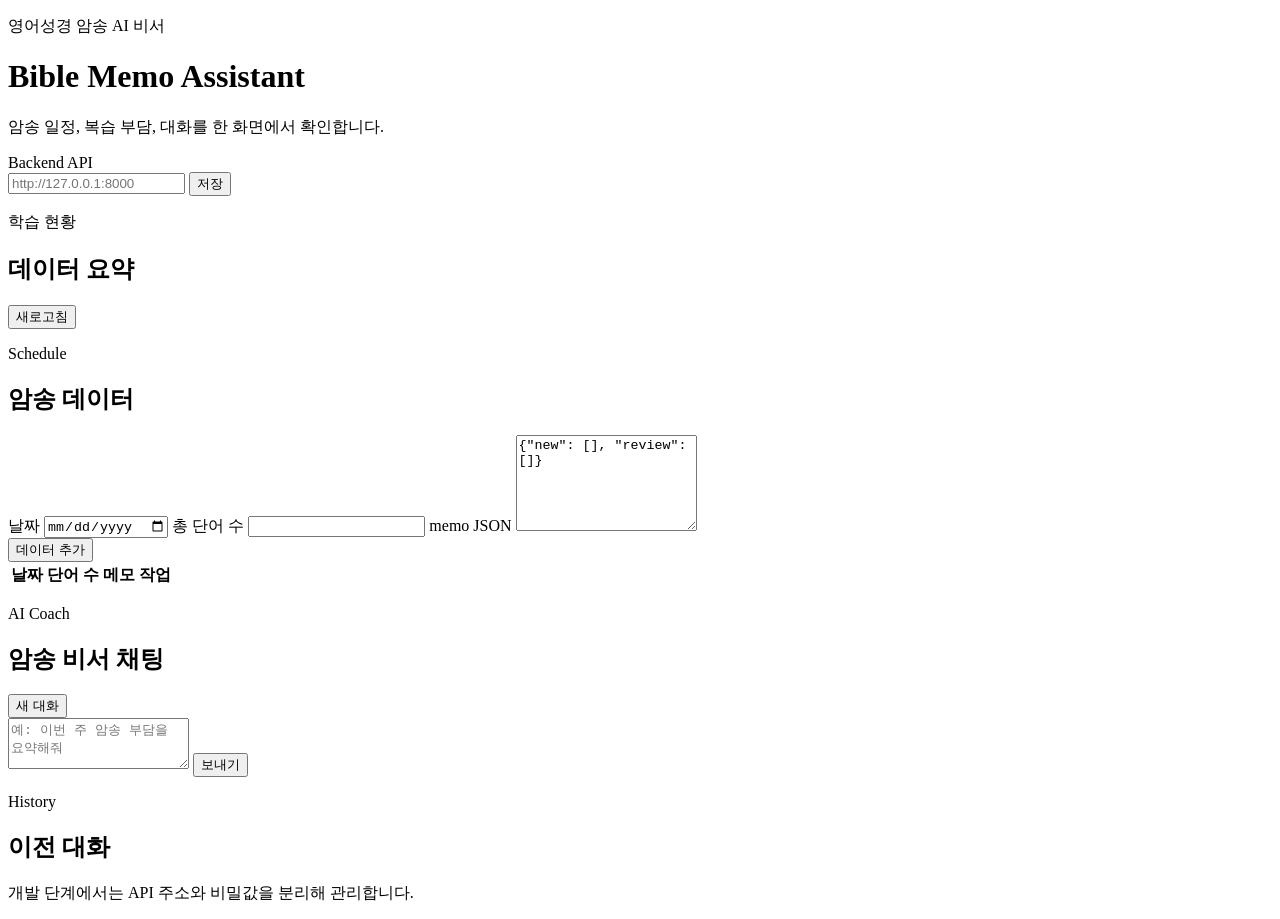
==== frontend/index.html @ e6ea1bc7 "feat: add vanilla frontend layout" ====
<!doctype html>
<html lang="ko">
<head>
  <meta charset="utf-8">
  <meta name="viewport" content="width=device-width, initial-scale=1">
  <title>Bible Memo Assistant</title>
  <link rel="stylesheet" href="style.css">
</head>
<body>
  <header class="site-header">
    <div>
      <p class="eyebrow">영어성경 암송 AI 비서</p>
      <h1>Bible Memo Assistant</h1>
      <p class="subtext">암송 일정, 복습 부담, 대화를 한 화면에서 확인합니다.</p>
    </div>
    <div class="api-settings">
      <label for="apiBaseUrl">Backend API</label>
      <div class="inline-row">
        <input id="apiBaseUrl" type="url" placeholder="http://127.0.0.1:8000">
        <button id="saveApiBaseUrl" type="button">저장</button>
      </div>
    </div>
  </header>

  <main>
    <section class="panel" aria-labelledby="summaryTitle">
      <div class="section-heading">
        <div>
          <p class="eyebrow">학습 현황</p>
          <h2 id="summaryTitle">데이터 요약</h2>
        </div>
        <button id="refreshAll" type="button" class="secondary">새로고침</button>
      </div>
      <div id="summaryCards" class="summary-grid" aria-live="polite"></div>
    </section>

    <section class="two-column">
      <div class="panel">
        <div class="section-heading">
          <div>
            <p class="eyebrow">Schedule</p>
            <h2>암송 데이터</h2>
          </div>
        </div>

        <form id="dataForm" class="stack-form">
          <input id="editingDataId" type="hidden">
          <label>
            날짜
            <input id="dataDate" type="date" required>
          </label>
          <label>
            총 단어 수
            <input id="dataValue" type="number" min="0" required>
          </label>
          <label>
            memo JSON
            <textarea id="dataMemo" rows="6" placeholder='{"new": [], "review": []}'>{"new": [], "review": []}</textarea>
          </label>
          <div class="inline-row">
            <button id="saveDataButton" type="submit">데이터 추가</button>
            <button id="cancelEditButton" type="button" class="secondary" hidden>수정 취소</button>
          </div>
        </form>

        <div id="dataStatus" class="status" aria-live="polite"></div>
        <div class="table-wrap">
          <table>
            <thead>
              <tr>
                <th>날짜</th>
                <th>단어 수</th>
                <th>메모</th>
                <th>작업</th>
              </tr>
            </thead>
            <tbody id="dataTableBody"></tbody>
          </table>
        </div>
      </div>

      <div class="panel chat-panel">
        <div class="section-heading">
          <div>
            <p class="eyebrow">AI Coach</p>
            <h2>암송 비서 채팅</h2>
          </div>
          <button id="newConversation" type="button" class="secondary">새 대화</button>
        </div>

        <div id="chatMessages" class="chat-messages" aria-live="polite"></div>
        <div id="chatStatus" class="status" aria-live="polite"></div>

        <form id="chatForm" class="chat-form">
          <textarea id="chatInput" rows="3" required placeholder="예: 이번 주 암송 부담을 요약해줘"></textarea>
          <button id="sendChatButton" type="submit">보내기</button>
        </form>
      </div>
    </section>

    <section class="panel" aria-labelledby="conversationTitle">
      <div class="section-heading">
        <div>
          <p class="eyebrow">History</p>
          <h2 id="conversationTitle">이전 대화</h2>
        </div>
      </div>
      <div id="conversationList" class="conversation-list"></div>
    </section>
  </main>

  <footer>
    <p>개발 단계에서는 API 주소와 비밀값을 분리해 관리합니다.</p>
  </footer>

  <script src="app.js" defer></script>
</body>
</html>
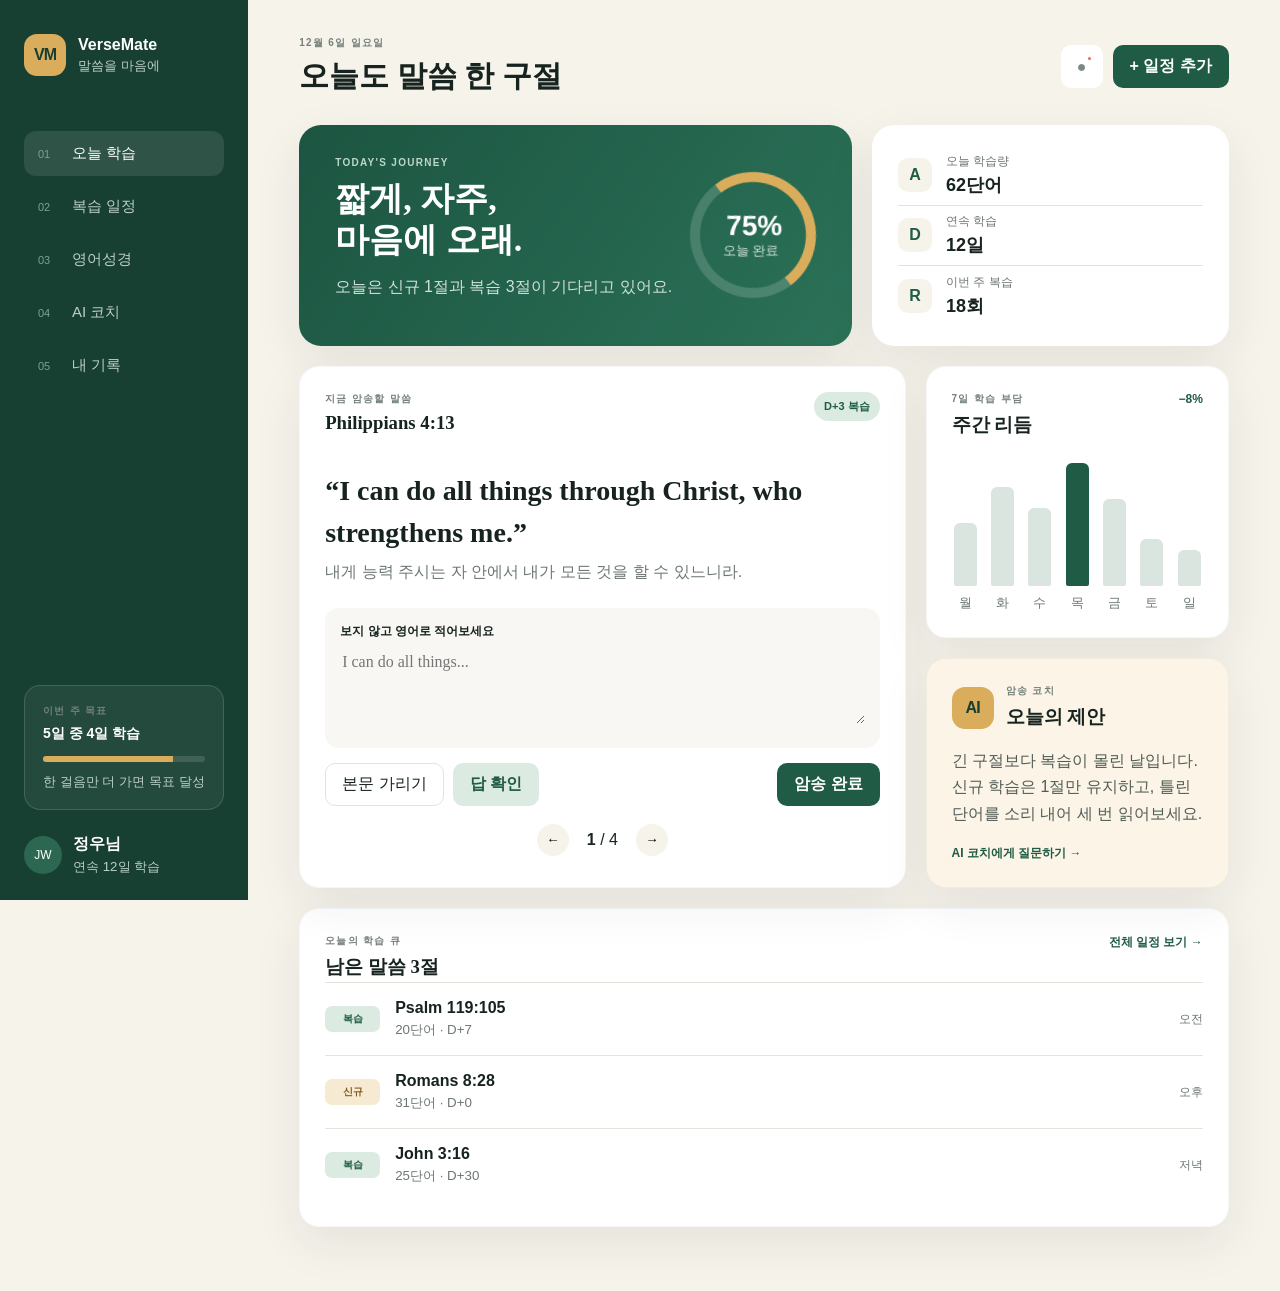
==== commit d71f6cf3: "feat: add static frontend mockup (VerseMate UI)" ====
--- a/frontend/index.html
+++ b/frontend/index.html
@@ -1,118 +1,212 @@
 <!doctype html>
 <html lang="ko">
 <head>
-  <meta charset="utf-8">
-  <meta name="viewport" content="width=device-width, initial-scale=1">
-  <title>Bible Memo Assistant</title>
-  <link rel="stylesheet" href="style.css">
+    <meta charset="UTF-8">
+    <meta name="viewport" content="width=device-width, initial-scale=1.0">
+    <meta name="description" content="영어성경 암송 일정과 복습을 돕는 AI 학습 비서 목업">
+    <title>VerseMate · 영어성경 암송 AI 비서</title>
+    <link rel="stylesheet" href="styles.css">
+    <link rel="stylesheet" href="library.css">
 </head>
 <body>
-  <header class="site-header">
-    <div>
-      <p class="eyebrow">영어성경 암송 AI 비서</p>
-      <h1>Bible Memo Assistant</h1>
-      <p class="subtext">암송 일정, 복습 부담, 대화를 한 화면에서 확인합니다.</p>
+    <div class="app-shell">
+        <aside class="sidebar">
+            <a class="brand" href="#" aria-label="VerseMate 홈">
+                <span class="brand-mark">VM</span>
+                <span><strong>VerseMate</strong><small>말씀을 마음에</small></span>
+            </a>
+            <nav class="nav-list" aria-label="주요 메뉴">
+                <button class="nav-item active" data-view="home"><span>01</span>오늘 학습</button>
+                <button class="nav-item" data-view="schedule"><span>02</span>복습 일정</button>
+                <button class="nav-item" data-view="library"><span>03</span>영어성경</button>
+                <button class="nav-item" data-view="coach"><span>04</span>AI 코치</button>
+                <button class="nav-item" data-view="records"><span>05</span>내 기록</button>
+            </nav>
+            <div class="sidebar-card">
+                <p class="eyebrow">이번 주 목표</p>
+                <strong>5일 중 4일 학습</strong>
+                <div class="mini-progress"><span style="width:80%"></span></div>
+                <small>한 걸음만 더 가면 목표 달성</small>
+            </div>
+            <div class="profile">
+                <span class="avatar">JW</span>
+                <span><strong>정우님</strong><small>연속 12일 학습</small></span>
+            </div>
+        </aside>
+
+        <main class="main">
+            <header class="topbar">
+                <div>
+                    <p class="eyebrow" id="todayDate"></p>
+                    <h1 id="pageTitle">오늘도 말씀 한 구절</h1>
+                </div>
+                <div class="top-actions">
+                    <button class="icon-button" aria-label="알림">●<span class="notification-dot"></span></button>
+                    <button class="primary-button" id="openAddButton">+ 일정 추가</button>
+                </div>
+            </header>
+
+            <section id="home" class="view active-view">
+                <div class="hero-grid">
+                    <article class="welcome-card">
+                        <div>
+                            <p class="eyebrow light">TODAY'S JOURNEY</p>
+                            <h2>짧게, 자주,<br>마음에 오래.</h2>
+                            <p>오늘은 신규 1절과 복습 3절이 기다리고 있어요.</p>
+                        </div>
+                        <div class="hero-ring" aria-label="오늘 학습 75퍼센트 완료"><strong id="heroPercent">75%</strong><small>오늘 완료</small></div>
+                    </article>
+                    <article class="stats-card">
+                        <div><span class="stat-icon">A</span><p>오늘 학습량<strong>62단어</strong></p></div>
+                        <div><span class="stat-icon">D</span><p>연속 학습<strong>12일</strong></p></div>
+                        <div><span class="stat-icon">R</span><p>이번 주 복습<strong>18회</strong></p></div>
+                    </article>
+                </div>
+
+                <div class="content-grid">
+                    <article class="panel practice-panel">
+                        <div class="panel-heading">
+                            <div><p class="eyebrow">지금 암송할 말씀</p><h3 id="verseRef">Philippians 4:13</h3></div>
+                            <span class="pill" id="verseStage">D+3 복습</span>
+                        </div>
+                        <p class="verse" id="verseText">“I can do all things through Christ, who strengthens me.”</p>
+                        <p class="translation" id="verseTranslation">내게 능력 주시는 자 안에서 내가 모든 것을 할 수 있느니라.</p>
+                        <div class="recall-area">
+                            <label for="recallInput">보지 않고 영어로 적어보세요</label>
+                            <textarea id="recallInput" rows="3" placeholder="I can do all things..."></textarea>
+                            <p id="recallFeedback" class="feedback" aria-live="polite"></p>
+                        </div>
+                        <div class="practice-actions">
+                            <button class="ghost-button" id="toggleVerse">본문 가리기</button>
+                            <button class="secondary-button" id="checkRecall">답 확인</button>
+                            <button class="primary-button" id="completeVerse">암송 완료</button>
+                        </div>
+                        <div class="verse-pagination">
+                            <button id="prevVerse" aria-label="이전 구절">←</button>
+                            <span><b id="verseNumber">1</b> / 4</span>
+                            <button id="nextVerse" aria-label="다음 구절">→</button>
+                        </div>
+                    </article>
+
+                    <aside class="right-column">
+                        <article class="panel">
+                            <div class="panel-heading"><div><p class="eyebrow">7일 학습 부담</p><h3>주간 리듬</h3></div><span class="trend">−8%</span></div>
+                            <div class="bar-chart" aria-label="요일별 학습 단어 수">
+                                <div><span style="height:42%"></span><small>월</small></div>
+                                <div><span style="height:66%"></span><small>화</small></div>
+                                <div><span style="height:52%"></span><small>수</small></div>
+                                <div><span class="today-bar" style="height:82%"></span><small>목</small></div>
+                                <div><span style="height:58%"></span><small>금</small></div>
+                                <div><span style="height:31%"></span><small>토</small></div>
+                                <div><span style="height:24%"></span><small>일</small></div>
+                            </div>
+                        </article>
+                        <article class="panel coach-preview">
+                            <div class="coach-head"><span class="ai-mark">AI</span><div><p class="eyebrow">암송 코치</p><h3>오늘의 제안</h3></div></div>
+                            <p>긴 구절보다 복습이 몰린 날입니다. 신규 학습은 1절만 유지하고, 틀린 단어를 소리 내어 세 번 읽어보세요.</p>
+                            <button class="text-button" data-go="coach">AI 코치에게 질문하기 →</button>
+                        </article>
+                    </aside>
+                </div>
+
+                <article class="panel queue-panel">
+                    <div class="panel-heading"><div><p class="eyebrow">오늘의 학습 큐</p><h3>남은 말씀 3절</h3></div><button class="text-button" data-go="schedule">전체 일정 보기 →</button></div>
+                    <div class="queue-list" id="queueList">
+                        <div class="queue-item"><span class="queue-state review">복습</span><p><strong>Psalm 119:105</strong><small>20단어 · D+7</small></p><span>오전</span></div>
+                        <div class="queue-item"><span class="queue-state new">신규</span><p><strong>Romans 8:28</strong><small>31단어 · D+0</small></p><span>오후</span></div>
+                        <div class="queue-item"><span class="queue-state review">복습</span><p><strong>John 3:16</strong><small>25단어 · D+30</small></p><span>저녁</span></div>
+                    </div>
+                </article>
+            </section>
+
+            <section id="schedule" class="view">
+                <article class="panel page-panel">
+                    <div class="panel-heading"><div><p class="eyebrow">SPACED REPETITION</p><h2>복습 일정</h2><p>신규 학습 후 D+1, 3, 7, 14, 30일에 자동으로 복습합니다.</p></div><button class="primary-button" data-add>+ 구절 추가</button></div>
+                    <div class="calendar-strip">
+                        <button><small>월</small><b>14</b></button><button><small>화</small><b>15</b></button><button><small>수</small><b>16</b></button><button class="selected"><small>목</small><b>17</b></button><button><small>금</small><b>18</b></button><button><small>토</small><b>19</b></button><button><small>일</small><b>20</b></button>
+                    </div>
+                    <div class="schedule-list">
+                        <div><time>07:30</time><span class="timeline-dot"></span><p><strong>Philippians 4:13</strong><small>D+3 복습 · 12단어</small></p><span class="pill done">완료</span></div>
+                        <div><time>12:30</time><span class="timeline-dot"></span><p><strong>Psalm 119:105</strong><small>D+7 복습 · 20단어</small></p><span class="pill">예정</span></div>
+                        <div><time>18:00</time><span class="timeline-dot new-dot"></span><p><strong>Romans 8:28</strong><small>신규 학습 · 31단어</small></p><span class="pill new-pill">신규</span></div>
+                        <div><time>21:00</time><span class="timeline-dot"></span><p><strong>John 3:16</strong><small>D+30 복습 · 25단어</small></p><span class="pill">예정</span></div>
+                    </div>
+                </article>
+            </section>
+
+            <section id="library" class="view">
+                <article class="panel library-panel">
+                    <div class="library-heading">
+                        <div>
+                            <p class="eyebrow">ENGLISH BIBLE LIBRARY</p>
+                            <h2>영어성경 보관함</h2>
+                            <p>영어 구절을 찾아 즐겨찾기하고, 암송할 본문 데이터를 직접 추가할 수 있습니다.</p>
+                        </div>
+                        <div class="library-actions">
+                            <button class="ghost-button" id="downloadSample">업로드 예시 받기</button>
+                            <button class="primary-button" id="uploadBibleButton">영어성경 업로드</button>
+                            <input id="bibleFileInput" type="file" accept=".json,.txt,application/json,text/plain" hidden>
+                        </div>
+                    </div>
+                    <div class="library-toolbar">
+                        <label class="library-search">
+                            <span>검색</span>
+                            <input id="bibleSearch" type="search" placeholder="예: John 3:16 또는 love">
+                        </label>
+                        <div class="filter-tabs" role="group" aria-label="영어성경 필터">
+                            <button class="active" data-library-filter="all">전체 <b id="allCount">0</b></button>
+                            <button data-library-filter="favorites">즐겨찾기 <b id="favoriteCount">0</b></button>
+                            <button data-library-filter="uploaded">내가 올린 구절 <b id="uploadedCount">0</b></button>
+                        </div>
+                    </div>
+                    <div class="library-notice">
+                        <strong>현재 기본 번역: World English Bible (WEB)</strong>
+                        <span>공개 배포 가능한 영어성경을 사용합니다. 업로드 파일도 영어 본문만 허용됩니다.</span>
+                    </div>
+                    <div class="bible-list" id="bibleList"></div>
+                    <div class="empty-state" id="libraryEmpty" hidden>
+                        <strong>조건에 맞는 구절이 없습니다.</strong>
+                        <span>검색어를 바꾸거나 영어성경 파일을 추가해 보세요.</span>
+                    </div>
+                </article>
+            </section>
+
+            <section id="coach" class="view">
+                <div class="chat-layout">
+                    <article class="panel chat-panel">
+                        <div class="chat-header"><span class="ai-mark">AI</span><div><h3>VerseMate 코치</h3><small>내 암송 일정과 진도를 바탕으로 답합니다</small></div></div>
+                        <div class="messages" id="messages">
+                            <div class="message ai">안녕하세요. 오늘은 총 62단어가 예정되어 있어요. 어떤 도움을 드릴까요?</div>
+                            <div class="suggestions"><button>오늘 분량이 너무 많아</button><button>틀린 구절만 알려줘</button><button>이번 주 진도 요약해줘</button></div>
+                        </div>
+                        <form class="chat-form" id="chatForm"><input id="chatInput" placeholder="암송 일정이나 학습 방법을 물어보세요" autocomplete="off"><button class="primary-button" type="submit">전송</button></form>
+                    </article>
+                    <aside class="panel context-card"><p class="eyebrow">AI가 참고하는 정보</p><h3>내 학습 컨텍스트</h3><dl><div><dt>오늘 부담</dt><dd>62단어</dd></div><div><dt>완료율</dt><dd>75%</dd></div><div><dt>취약 구절</dt><dd>Psalm 119:105</dd></div><div><dt>연속 학습</dt><dd>12일</dd></div></dl><p class="privacy-note">대화에는 API 키나 민감한 인증정보를 넣지 마세요.</p></aside>
+                </div>
+            </section>
+
+            <section id="records" class="view">
+                <div class="record-grid">
+                    <article class="panel record-highlight"><p class="eyebrow">누적 성취</p><strong>27</strong><span>암송한 구절</span><small>이번 달 +8절</small></article>
+                    <article class="panel record-highlight"><p class="eyebrow">평균 정확도</p><strong>86%</strong><span>최근 30일</span><small>지난달보다 +4%</small></article>
+                    <article class="panel record-highlight"><p class="eyebrow">총 학습 시간</p><strong>9.4h</strong><span>누적 시간</span><small>하루 평균 18분</small></article>
+                </div>
+                <article class="panel page-panel"><div class="panel-heading"><div><p class="eyebrow">최근 기록</p><h2>학습 이력</h2></div><input class="search" placeholder="구절 검색"></div><div class="history-table"><div class="table-head"><span>날짜</span><span>구절</span><span>단계</span><span>정확도</span></div><div><span>09.17</span><strong>Philippians 4:13</strong><span>D+3</span><span>92%</span></div><div><span>09.16</span><strong>Psalm 119:105</strong><span>D+3</span><span>78%</span></div><div><span>09.15</span><strong>John 3:16</strong><span>D+14</span><span>89%</span></div></div></article>
+            </section>
+        </main>
     </div>
-    <div class="api-settings">
-      <label for="apiBaseUrl">Backend API</label>
-      <div class="inline-row">
-        <input id="apiBaseUrl" type="url" placeholder="http://127.0.0.1:8000">
-        <button id="saveApiBaseUrl" type="button">저장</button>
-      </div>
-    </div>
-  </header>
-
-  <main>
-    <section class="panel" aria-labelledby="summaryTitle">
-      <div class="section-heading">
-        <div>
-          <p class="eyebrow">학습 현황</p>
-          <h2 id="summaryTitle">데이터 요약</h2>
-        </div>
-        <button id="refreshAll" type="button" class="secondary">새로고침</button>
-      </div>
-      <div id="summaryCards" class="summary-grid" aria-live="polite"></div>
-    </section>
-
-    <section class="two-column">
-      <div class="panel">
-        <div class="section-heading">
-          <div>
-            <p class="eyebrow">Schedule</p>
-            <h2>암송 데이터</h2>
-          </div>
-        </div>
-
-        <form id="dataForm" class="stack-form">
-          <input id="editingDataId" type="hidden">
-          <label>
-            날짜
-            <input id="dataDate" type="date" required>
-          </label>
-          <label>
-            총 단어 수
-            <input id="dataValue" type="number" min="0" required>
-          </label>
-          <label>
-            memo JSON
-            <textarea id="dataMemo" rows="6" placeholder='{"new": [], "review": []}'>{"new": [], "review": []}</textarea>
-          </label>
-          <div class="inline-row">
-            <button id="saveDataButton" type="submit">데이터 추가</button>
-            <button id="cancelEditButton" type="button" class="secondary" hidden>수정 취소</button>
-          </div>
+
+    <dialog id="addDialog">
+        <form method="dialog" id="addForm">
+            <div class="dialog-head"><div><p class="eyebrow">NEW VERSE</p><h2>암송 구절 추가</h2></div><button value="cancel" class="close-button" aria-label="닫기">×</button></div>
+            <label>성경 구절<input name="reference" required placeholder="예: Isaiah 41:10"></label>
+            <label>영어 본문<textarea name="text" required rows="4" placeholder="World English Bible 본문을 입력하세요"></textarea></label>
+            <label>학습 시작일<input name="date" type="date" required></label>
+            <p class="dialog-note">저장하면 D+0, 1, 3, 7, 14, 30 일정이 자동 생성됩니다.</p>
+            <div class="dialog-actions"><button value="cancel" class="ghost-button">취소</button><button value="default" class="primary-button" id="saveVerse">일정 만들기</button></div>
         </form>
-
-        <div id="dataStatus" class="status" aria-live="polite"></div>
-        <div class="table-wrap">
-          <table>
-            <thead>
-              <tr>
-                <th>날짜</th>
-                <th>단어 수</th>
-                <th>메모</th>
-                <th>작업</th>
-              </tr>
-            </thead>
-            <tbody id="dataTableBody"></tbody>
-          </table>
-        </div>
-      </div>
-
-      <div class="panel chat-panel">
-        <div class="section-heading">
-          <div>
-            <p class="eyebrow">AI Coach</p>
-            <h2>암송 비서 채팅</h2>
-          </div>
-          <button id="newConversation" type="button" class="secondary">새 대화</button>
-        </div>
-
-        <div id="chatMessages" class="chat-messages" aria-live="polite"></div>
-        <div id="chatStatus" class="status" aria-live="polite"></div>
-
-        <form id="chatForm" class="chat-form">
-          <textarea id="chatInput" rows="3" required placeholder="예: 이번 주 암송 부담을 요약해줘"></textarea>
-          <button id="sendChatButton" type="submit">보내기</button>
-        </form>
-      </div>
-    </section>
-
-    <section class="panel" aria-labelledby="conversationTitle">
-      <div class="section-heading">
-        <div>
-          <p class="eyebrow">History</p>
-          <h2 id="conversationTitle">이전 대화</h2>
-        </div>
-      </div>
-      <div id="conversationList" class="conversation-list"></div>
-    </section>
-  </main>
-
-  <footer>
-    <p>개발 단계에서는 API 주소와 비밀값을 분리해 관리합니다.</p>
-  </footer>
-
-  <script src="app.js" defer></script>
+    </dialog>
+    <div class="toast" id="toast" role="status" aria-live="polite"></div>
+    <script src="app.js"></script>
 </body>
 </html>
--- a/frontend/styles.css
+++ b/frontend/styles.css
@@ -0,0 +1 @@
+:root{--ink:#17231f;--muted:#6d7772;--paper:#f6f3eb;--card:#fff;--green:#1f5b45;--green2:#2f765b;--mint:#dcebe2;--gold:#d9ad5b;--line:#e5e3dc;--shadow:0 16px 48px rgba(22,42,34,.08)}*{box-sizing:border-box}body{margin:0;background:var(--paper);color:var(--ink);font-family:Inter,"Pretendard","Segoe UI",sans-serif}.app-shell{min-height:100vh;display:grid;grid-template-columns:248px 1fr}.sidebar{position:sticky;top:0;height:100vh;padding:34px 24px 24px;background:#173f32;color:white;display:flex;flex-direction:column}.brand{display:flex;gap:12px;align-items:center;color:white;text-decoration:none}.brand-mark,.ai-mark{width:42px;height:42px;border-radius:13px;display:grid;place-items:center;background:var(--gold);color:#183d31;font-weight:900;letter-spacing:-1px}.brand strong,.profile strong{display:block}.brand small,.profile small{display:block;color:#bcd0c7;margin-top:3px}.nav-list{display:grid;gap:8px;margin-top:55px}.nav-item{border:0;background:transparent;color:#bdd0c7;text-align:left;padding:13px 14px;border-radius:12px;font-size:15px;cursor:pointer}.nav-item span{display:inline-block;width:34px;font-size:11px;color:#7fa291}.nav-item.active,.nav-item:hover{background:rgba(255,255,255,.1);color:white}.sidebar-card{margin-top:auto;padding:18px;border:1px solid rgba(255,255,255,.14);border-radius:16px;background:rgba(255,255,255,.06)}.sidebar-card strong{font-size:14px}.sidebar-card small{color:#bcd0c7}.mini-progress{height:6px;background:rgba(255,255,255,.13);margin:13px 0 10px;border-radius:8px;overflow:hidden}.mini-progress span{display:block;height:100%;background:var(--gold)}.profile{display:flex;align-items:center;gap:11px;margin-top:24px}.avatar{width:38px;height:38px;border-radius:50%;display:grid;place-items:center;background:#2c6751;font-size:12px}.main{padding:36px 4vw 64px;max-width:1600px;width:100%;margin:auto}.topbar{display:flex;justify-content:space-between;align-items:center;margin-bottom:28px}.topbar h1{font-family:Georgia,"Noto Serif KR",serif;font-size:30px;margin:4px 0 0}.eyebrow{margin:0 0 6px;text-transform:uppercase;letter-spacing:.13em;font-size:10px;font-weight:800;color:#748079}.eyebrow.light{color:#bdd6ca}.top-actions{display:flex;gap:10px}.primary-button,.secondary-button,.ghost-button,.icon-button,.text-button{border:0;cursor:pointer;font:inherit}.primary-button{background:var(--green);color:white;border-radius:10px;padding:11px 17px;font-weight:700}.primary-button:hover{background:var(--green2)}.secondary-button{background:var(--mint);color:var(--green);border-radius:10px;padding:11px 17px;font-weight:700}.ghost-button{background:white;border:1px solid var(--line);border-radius:10px;padding:10px 16px;color:var(--ink)}.icon-button{position:relative;width:42px;border-radius:10px;background:white;color:#7c8982}.notification-dot{position:absolute;width:7px;height:7px;background:#dd6d54;border:2px solid white;border-radius:50%;top:10px;right:10px}.view{display:none}.active-view{display:block}.hero-grid{display:grid;grid-template-columns:1.55fr 1fr;gap:20px}.welcome-card{min-height:210px;padding:32px 36px;border-radius:22px;background:linear-gradient(125deg,#1c5541,#2b7158);color:white;display:flex;justify-content:space-between;align-items:center;box-shadow:var(--shadow)}.welcome-card h2{font:700 34px/1.22 Georgia,"Noto Serif KR",serif;margin:10px 0}.welcome-card p:last-child{color:#d2e2da}.hero-ring{width:126px;height:126px;border:10px solid rgba(255,255,255,.16);border-top-color:var(--gold);border-right-color:var(--gold);border-radius:50%;display:flex;flex-direction:column;align-items:center;justify-content:center;transform:rotate(8deg)}.hero-ring>*{transform:rotate(-8deg)}.hero-ring strong{font-size:28px}.hero-ring small{color:#cfe0d8}.stats-card{background:white;border-radius:22px;padding:20px 26px;box-shadow:var(--shadow);display:grid}.stats-card div{display:flex;align-items:center;gap:14px;border-bottom:1px solid var(--line)}.stats-card div:last-child{border:0}.stats-card p{margin:0;color:var(--muted);font-size:12px}.stats-card strong{display:block;color:var(--ink);font-size:18px;margin-top:3px}.stat-icon{width:34px;height:34px;display:grid;place-items:center;border-radius:10px;background:var(--paper);color:var(--green);font-weight:900}.content-grid{display:grid;grid-template-columns:minmax(0,1.6fr) minmax(290px,.8fr);gap:20px;margin-top:20px}.panel{background:var(--card);border:1px solid rgba(25,50,40,.04);border-radius:20px;padding:25px;box-shadow:var(--shadow)}.panel-heading{display:flex;justify-content:space-between;align-items:flex-start;gap:18px}.panel h3,.panel h2{margin:2px 0;font-family:Georgia,"Noto Serif KR",serif}.pill{padding:7px 10px;background:var(--mint);color:var(--green);font-size:11px;font-weight:800;border-radius:20px;white-space:nowrap}.pill.done{background:#dcebe2}.new-pill{background:#f6ead2;color:#805b1e}.verse{font:600 28px/1.5 Georgia,serif;margin:34px 0 8px;transition:.2s}.translation{color:var(--muted);margin:0 0 25px}.verse.hidden,.translation.hidden{filter:blur(7px);user-select:none}.recall-area{background:#f8f7f3;padding:15px;border-radius:14px}.recall-area label{display:block;font-size:12px;font-weight:700;margin-bottom:8px}.recall-area textarea{width:100%;border:0;background:transparent;resize:vertical;font:16px/1.5 Georgia,serif;outline:none}.feedback{font-size:12px;margin:5px 0 0;color:var(--green);font-weight:700}.practice-actions{display:flex;gap:9px;margin-top:15px}.practice-actions .primary-button{margin-left:auto}.verse-pagination{display:flex;justify-content:center;align-items:center;gap:18px;margin-top:18px}.verse-pagination button{border:0;background:var(--paper);width:32px;height:32px;border-radius:50%;cursor:pointer}.right-column{display:grid;gap:20px}.trend{color:var(--green);font-weight:800;font-size:12px}.bar-chart{height:150px;display:flex;align-items:flex-end;gap:10px;margin-top:22px}.bar-chart div{flex:1;height:100%;display:flex;flex-direction:column;justify-content:flex-end;align-items:center;gap:8px}.bar-chart span{width:100%;max-width:23px;border-radius:6px 6px 2px 2px;background:#d9e5de}.bar-chart .today-bar{background:var(--green)}.bar-chart small{color:var(--muted)}.coach-preview{background:#fbf4e7}.coach-head,.chat-header{display:flex;gap:12px;align-items:center}.coach-preview>p{line-height:1.65;color:#505c56}.text-button{background:transparent;color:var(--green);padding:0;font-weight:800;font-size:12px}.queue-panel{margin-top:20px}.queue-item{display:grid;grid-template-columns:55px 1fr auto;align-items:center;gap:15px;padding:16px 0;border-top:1px solid var(--line)}.queue-item p{margin:0}.queue-item small{display:block;color:var(--muted);margin-top:4px}.queue-item>span:last-child{color:var(--muted);font-size:12px}.queue-state{padding:6px;border-radius:7px;text-align:center;font-size:10px;font-weight:800}.queue-state.review{background:var(--mint);color:var(--green)}.queue-state.new{background:#f6ead2;color:#805b1e}.page-panel{min-height:600px}.page-panel>.panel-heading p:last-child{color:var(--muted);font-size:13px}.calendar-strip{display:grid;grid-template-columns:repeat(7,1fr);gap:10px;margin:35px 0}.calendar-strip button{border:1px solid var(--line);background:white;border-radius:14px;padding:12px;display:grid;gap:8px;color:var(--muted);cursor:pointer}.calendar-strip button.selected{background:var(--green);color:white}.calendar-strip b{font-size:19px}.schedule-list>div{display:grid;grid-template-columns:60px 14px 1fr auto;align-items:center;gap:16px;padding:18px 8px;border-top:1px solid var(--line)}.schedule-list time{color:var(--muted);font-size:12px}.schedule-list p{margin:0}.schedule-list small{display:block;color:var(--muted);margin-top:5px}.timeline-dot{width:10px;height:10px;background:var(--green);border-radius:50%}.new-dot{background:var(--gold)}.chat-layout{display:grid;grid-template-columns:1fr 300px;gap:20px}.chat-panel{min-height:690px;display:flex;flex-direction:column}.chat-header{padding-bottom:20px;border-bottom:1px solid var(--line)}.chat-header small{color:var(--muted)}.messages{flex:1;padding:25px 0;overflow:auto}.message{max-width:72%;padding:14px 16px;border-radius:16px;line-height:1.55;margin-bottom:12px}.message.ai{background:var(--paper);border-bottom-left-radius:3px}.message.user{background:var(--green);color:white;margin-left:auto;border-bottom-right-radius:3px}.suggestions{display:flex;flex-wrap:wrap;gap:7px}.suggestions button{background:white;border:1px solid var(--line);border-radius:20px;padding:8px 12px;color:var(--green);cursor:pointer}.chat-form{display:flex;gap:9px}.chat-form input,.search{flex:1;border:1px solid var(--line);border-radius:11px;padding:13px;font:inherit}.context-card dl div{display:flex;justify-content:space-between;border-bottom:1px solid var(--line);padding:15px 0}.context-card dt{color:var(--muted)}.context-card dd{margin:0;font-weight:800}.privacy-note,.dialog-note{background:var(--paper);color:var(--muted);padding:13px;border-radius:10px;font-size:11px;line-height:1.5}.record-grid{display:grid;grid-template-columns:repeat(3,1fr);gap:20px;margin-bottom:20px}.record-highlight strong{display:block;font:700 40px Georgia,serif;color:var(--green)}.record-highlight span{display:block}.record-highlight small{display:block;color:var(--muted);margin-top:15px}.history-table{margin-top:25px}.history-table>div{display:grid;grid-template-columns:90px 1fr 100px 80px;padding:16px;border-top:1px solid var(--line)}.table-head{color:var(--muted);font-size:11px;text-transform:uppercase}.search{max-width:220px}dialog{border:0;border-radius:20px;padding:0;width:min(500px,calc(100% - 30px));box-shadow:0 25px 80px rgba(0,0,0,.25)}dialog::backdrop{background:rgba(16,30,25,.55)}dialog form{padding:28px}.dialog-head{display:flex;justify-content:space-between}.close-button{border:0;background:var(--paper);width:34px;height:34px;border-radius:50%;font-size:22px;cursor:pointer}dialog label{display:grid;gap:7px;margin-top:18px;font-size:12px;font-weight:700}dialog input,dialog textarea{border:1px solid var(--line);border-radius:10px;padding:12px;font:inherit}.dialog-actions{display:flex;justify-content:flex-end;gap:8px;margin-top:20px}.toast{position:fixed;right:28px;bottom:28px;background:#17231f;color:white;padding:13px 18px;border-radius:10px;opacity:0;transform:translateY(12px);pointer-events:none;transition:.25s}.toast.show{opacity:1;transform:none}@media(max-width:980px){.app-shell{grid-template-columns:82px 1fr}.sidebar{padding:25px 14px}.brand>span:last-child,.nav-item:not(.active),.nav-item span,.sidebar-card,.profile>span:last-child{display:none}.brand-mark,.avatar{margin:auto}.nav-list{margin-top:40px}.nav-item.active{text-align:center}.content-grid,.chat-layout{grid-template-columns:1fr}.context-card{display:none}}@media(max-width:680px){.app-shell{display:block}.sidebar{position:fixed;z-index:20;bottom:0;top:auto;width:100%;height:70px;padding:8px 12px;display:block}.brand,.sidebar-card,.profile{display:none}.nav-list{margin:0;display:grid;grid-template-columns:repeat(4,1fr)}.nav-item,.nav-item:not(.active){display:block;text-align:center;padding:9px 3px;font-size:11px}.nav-item span{display:block;width:auto}.main{padding:22px 16px 95px}.topbar{align-items:flex-start}.topbar h1{font-size:24px}.icon-button{display:none}.primary-button{padding:10px 12px}.hero-grid,.record-grid{grid-template-columns:1fr}.welcome-card{padding:26px;min-height:190px}.welcome-card h2{font-size:28px}.hero-ring{width:95px;height:95px;border-width:8px}.stats-card{grid-template-columns:repeat(3,1fr);padding:14px}.stats-card div{display:block;text-align:center;border:0}.stat-icon{margin:auto}.stats-card p{margin-top:6px}.stats-card strong{font-size:14px}.content-grid{grid-template-columns:1fr}.panel{padding:20px}.verse{font-size:22px}.practice-actions{flex-wrap:wrap}.practice-actions .primary-button{margin-left:0}.calendar-strip{gap:4px}.calendar-strip button{padding:9px 3px}.schedule-list>div{grid-template-columns:48px 10px 1fr}.schedule-list .pill{display:none}.history-table>div{grid-template-columns:60px 1fr 60px}.history-table>div span:last-child{display:none}}
--- a/frontend/library.css
+++ b/frontend/library.css
@@ -0,0 +1,32 @@
+.library-panel { min-height: 680px; }
+.library-heading { display: flex; justify-content: space-between; align-items: flex-start; gap: 24px; }
+.library-heading h2 { margin: 2px 0 8px; }
+.library-heading p:last-child { margin: 0; color: var(--muted); }
+.library-actions { display: flex; gap: 8px; flex-shrink: 0; }
+.library-toolbar { display: flex; justify-content: space-between; align-items: flex-end; gap: 20px; margin: 30px 0 18px; }
+.library-search { display: grid; gap: 7px; width: min(420px, 100%); color: var(--muted); font-size: 11px; font-weight: 800; }
+.library-search input { width: 100%; border: 1px solid var(--line); border-radius: 12px; padding: 13px 15px; background: #fbfaf7; color: var(--ink); font: inherit; font-size: 14px; outline: none; }
+.library-search input:focus { border-color: var(--green2); box-shadow: 0 0 0 3px rgba(47, 118, 91, .12); }
+.filter-tabs { display: flex; gap: 6px; padding: 4px; border-radius: 12px; background: var(--paper); }
+.filter-tabs button { border: 0; border-radius: 9px; padding: 9px 12px; background: transparent; color: var(--muted); font: inherit; font-size: 12px; cursor: pointer; }
+.filter-tabs button.active { background: white; color: var(--green); box-shadow: 0 3px 12px rgba(22, 42, 34, .08); font-weight: 800; }
+.filter-tabs b { margin-left: 3px; }
+.library-notice { display: flex; justify-content: space-between; gap: 16px; margin-bottom: 10px; padding: 13px 15px; border-radius: 12px; background: #fbf4e7; color: #72562a; font-size: 12px; }
+.bible-list { display: grid; gap: 10px; }
+.bible-item { display: grid; grid-template-columns: 1fr auto; gap: 18px; padding: 21px 6px; border-bottom: 1px solid var(--line); }
+.bible-item h3 { margin: 0 0 9px; color: var(--green); font: 700 16px Georgia, serif; }
+.bible-item p { max-width: 850px; margin: 0; color: #3d4944; font: 17px/1.65 Georgia, serif; }
+.verse-meta { display: flex; gap: 8px; margin-top: 10px; color: var(--muted); font-size: 10px; }
+.source-badge { padding: 3px 7px; border-radius: 12px; background: var(--mint); color: var(--green); font-weight: 800; }
+.favorite-button { width: 42px; height: 42px; border: 1px solid var(--line); border-radius: 50%; background: white; color: #9aa29e; font-size: 22px; cursor: pointer; }
+.favorite-button.active { border-color: #ead3a7; background: #fbf4e7; color: #bd8126; }
+.empty-state { padding: 80px 20px; text-align: center; color: var(--muted); }
+.empty-state strong, .empty-state span { display: block; }
+.empty-state strong { margin-bottom: 8px; color: var(--ink); }
+@media (max-width: 760px) {
+    .library-heading, .library-toolbar, .library-notice { align-items: stretch; flex-direction: column; }
+    .library-actions { flex-wrap: wrap; }
+    .filter-tabs { overflow-x: auto; }
+    .filter-tabs button { white-space: nowrap; }
+    .nav-list { grid-template-columns: repeat(5, 1fr) !important; }
+}
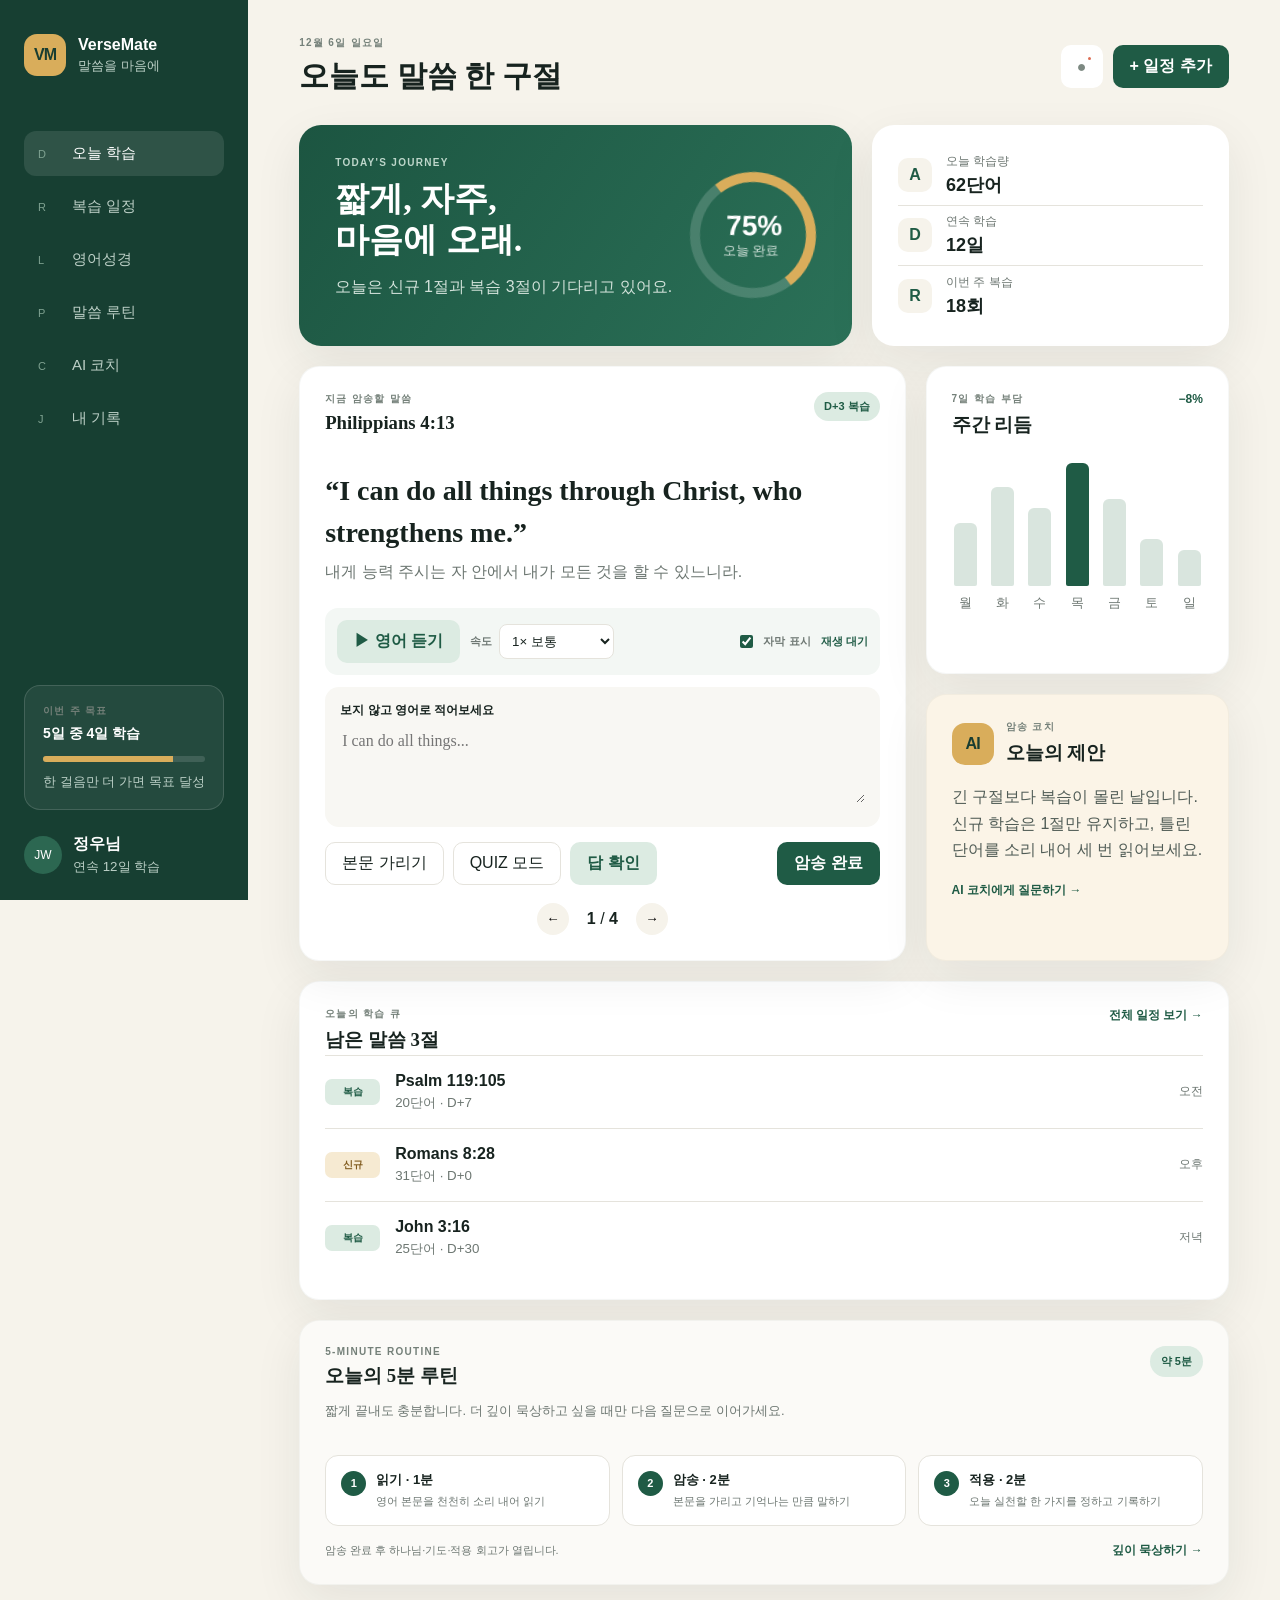
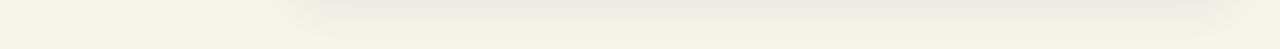
==== commit 14321d6e: "docs: add project report and current implementation" ====
--- a/frontend/index.html
+++ b/frontend/index.html
@@ -7,6 +7,7 @@
     <title>VerseMate · 영어성경 암송 AI 비서</title>
     <link rel="stylesheet" href="styles.css">
     <link rel="stylesheet" href="library.css">
+    <link rel="stylesheet" href="routine.css">
 </head>
 <body>
     <div class="app-shell">
@@ -16,11 +17,12 @@
                 <span><strong>VerseMate</strong><small>말씀을 마음에</small></span>
             </a>
             <nav class="nav-list" aria-label="주요 메뉴">
-                <button class="nav-item active" data-view="home"><span>01</span>오늘 학습</button>
-                <button class="nav-item" data-view="schedule"><span>02</span>복습 일정</button>
-                <button class="nav-item" data-view="library"><span>03</span>영어성경</button>
-                <button class="nav-item" data-view="coach"><span>04</span>AI 코치</button>
-                <button class="nav-item" data-view="records"><span>05</span>내 기록</button>
+                <button class="nav-item active" data-view="home"><span>D</span>오늘 학습</button>
+                <button class="nav-item" data-view="schedule"><span>R</span>복습 일정</button>
+                <button class="nav-item" data-view="library"><span>L</span>영어성경</button>
+                <button class="nav-item" data-view="bod"><span>P</span>말씀 루틴</button>
+                <button class="nav-item" data-view="coach"><span>C</span>AI 코치</button>
+                <button class="nav-item" data-view="records"><span>J</span>내 기록</button>
             </nav>
             <div class="sidebar-card">
                 <p class="eyebrow">이번 주 목표</p>
@@ -70,20 +72,39 @@
                             <span class="pill" id="verseStage">D+3 복습</span>
                         </div>
                         <p class="verse" id="verseText">“I can do all things through Christ, who strengthens me.”</p>
+                        <p class="quiz-text" id="quizText" hidden aria-label="몇 단어가 빈칸으로 표시된 퀴즈 본문"></p>
                         <p class="translation" id="verseTranslation">내게 능력 주시는 자 안에서 내가 모든 것을 할 수 있느니라.</p>
+                        <div class="audio-toolbar" aria-label="영어 본문 듣기 설정">
+                            <button class="secondary-button" id="playVerse" type="button">▶ 영어 듣기</button>
+                            <label>속도
+                                <select id="speechRate">
+                                    <option value="0.75">0.75× 천천히</option>
+                                    <option value="1" selected>1× 보통</option>
+                                    <option value="1.25">1.25× 빠르게</option>
+                                </select>
+                            </label>
+                            <label class="caption-toggle"><input id="captionToggle" type="checkbox" checked> 자막 표시</label>
+                            <span class="speech-status" id="speechStatus">재생 대기</span>
+                        </div>
+                        <p class="speech-caption" id="speechCaption" aria-live="polite"></p>
                         <div class="recall-area">
                             <label for="recallInput">보지 않고 영어로 적어보세요</label>
                             <textarea id="recallInput" rows="3" placeholder="I can do all things..."></textarea>
                             <p id="recallFeedback" class="feedback" aria-live="polite"></p>
+                            <div class="recall-review" id="recallReview" hidden>
+                                <div><strong>내가 적은 답</strong><p id="recallReviewText"></p></div>
+                                <button class="ghost-button" id="editRecall" type="button">답 수정하기</button>
+                            </div>
                         </div>
                         <div class="practice-actions">
                             <button class="ghost-button" id="toggleVerse">본문 가리기</button>
+                            <button class="ghost-button" id="quizMode" type="button">QUIZ 모드</button>
                             <button class="secondary-button" id="checkRecall">답 확인</button>
                             <button class="primary-button" id="completeVerse">암송 완료</button>
                         </div>
                         <div class="verse-pagination">
                             <button id="prevVerse" aria-label="이전 구절">←</button>
-                            <span><b id="verseNumber">1</b> / 4</span>
+                            <span><b id="verseNumber">1</b> / <b id="verseTotal">4</b></span>
                             <button id="nextVerse" aria-label="다음 구절">→</button>
                         </div>
                     </article>
@@ -117,6 +138,16 @@
                         <div class="queue-item"><span class="queue-state review">복습</span><p><strong>John 3:16</strong><small>25단어 · D+30</small></p><span>저녁</span></div>
                     </div>
                 </article>
+
+                <article class="panel routine-panel">
+                    <div class="panel-heading"><div><p class="eyebrow">5-MINUTE ROUTINE</p><h3>오늘의 5분 루틴</h3><p>짧게 끝내도 충분합니다. 더 깊이 묵상하고 싶을 때만 다음 질문으로 이어가세요.</p></div><span class="routine-time">약 5분</span></div>
+                    <div class="routine-steps">
+                        <div class="routine-step"><span>1</span><div><strong>읽기 · 1분</strong><small>영어 본문을 천천히 소리 내어 읽기</small></div></div>
+                        <div class="routine-step"><span>2</span><div><strong>암송 · 2분</strong><small>본문을 가리고 기억나는 만큼 말하기</small></div></div>
+                        <div class="routine-step"><span>3</span><div><strong>적용 · 2분</strong><small>오늘 실천할 한 가지를 정하고 기록하기</small></div></div>
+                    </div>
+                    <div class="routine-footer"><span>암송 완료 후 하나님·기도·적용 회고가 열립니다.</span><button class="text-button" data-go="coach">깊이 묵상하기 →</button></div>
+                </article>
             </section>
 
             <section id="schedule" class="view">
@@ -171,6 +202,94 @@
                 </article>
             </section>
 
+            <section id="bod" class="view">
+                <div class="bod-hero">
+                    <div>
+                        <p class="eyebrow light">WORD · PLAN · PRACTICE</p>
+                        <h2>말씀을 오늘의 한 행동으로</h2>
+                        <p>감상에서 멈추지 않고, 하나님 앞에서 성찰하고 계획한 뒤 실제 삶에서 실행합니다.</p>
+                    </div>
+                    <div class="bod-flow" aria-label="말씀 실천 루틴 네 단계">
+                        <span><b>1</b>성찰</span><i>→</i><span><b>2</b>계획</span><i>→</i><span><b>3</b>실행</span><i>→</i><span><b>4</b>회고</span>
+                    </div>
+                </div>
+
+                <div class="bod-layout">
+                    <form class="panel bod-form" id="bodForm">
+                        <div class="panel-heading">
+                            <div><p class="eyebrow">TODAY'S APPLICATION</p><h2>오늘의 말씀 적용</h2><p>말씀을 성찰하고, 오늘의 한 행동으로 옮깁니다.</p></div>
+                            <span class="storage-badge">목업 · 이 브라우저에 임시 저장</span>
+                        </div>
+
+                        <label class="bod-reference">적용할 말씀
+                            <input id="bodReference" name="reference" value="Genesis 39:9–12" required>
+                        </label>
+
+                        <fieldset class="bod-stage being-stage">
+                            <legend><span>B</span><div><strong>Being · 하나님 앞에서 성찰</strong><small>말씀으로 오늘의 마음과 태도를 비춰봅니다.</small></div></legend>
+                            <label>이 말씀에서 하나님은 어떤 분으로 나타나나요?
+                                <textarea name="god_reflection" rows="2" placeholder="예: 보이지 않는 자리에서도 나와 함께하시는 분"></textarea>
+                            </label>
+                            <label>오늘 하나님 앞에서 바로잡고 싶은 마음이나 태도는 무엇인가요?
+                                <textarea name="heart_check" rows="2" placeholder="예: 사람의 평가 때문에 대충하려는 마음"></textarea>
+                            </label>
+                        </fieldset>
+
+                        <fieldset class="bod-stage organizing-stage">
+                            <legend><span>O</span><div><strong>Organizing · 순종을 구체적으로 계획</strong><small>누구에게, 언제, 무엇을 할지 한 문장으로 정합니다.</small></div></legend>
+                            <label>오늘 실천할 한 가지
+                                <textarea name="today_action" rows="2" required placeholder="예: 오후 보고서를 제출하기 전 수치를 한 번 더 확인한다"></textarea>
+                            </label>
+                            <div class="form-pair">
+                                <label>실행 시간<input name="action_time" type="time" value="14:00"></label>
+                                <label>실행 장소<input name="action_place" placeholder="예: 회사 자리"></label>
+                            </div>
+                            <label>타협하지 않을 기준
+                                <input name="integrity_boundary" placeholder="예: 불리해도 숫자를 바꾸지 않는다">
+                            </label>
+                        </fieldset>
+
+                        <fieldset class="bod-stage doing-stage">
+                            <legend><span>D</span><div><strong>Doing · 유혹 앞에서 즉시 행동</strong><small>의지보다 먼저 빠져나갈 길을 준비합니다.</small></div></legend>
+                            <div class="form-pair">
+                                <label>위험 신호<input name="temptation_trigger" placeholder="예: 혼자 늦게까지 휴대폰을 볼 때"></label>
+                                <label>즉시 떠날 행동<input name="escape_action" placeholder="예: 화면을 끄고 거실로 이동"></label>
+                            </div>
+                            <label>도움을 요청할 사람 또는 대체 행동
+                                <input name="support_action" placeholder="예: 배우자에게 알리고 5분 산책하기">
+                            </label>
+                            <p class="safety-note"><strong>요셉의 원칙:</strong> 유혹과 협상하지 않고, 경계선을 넘기 전에 그 자리에서 떠납니다. 앱은 완전한 승리를 보장하지 않으며 실제 행동을 돕는 도구입니다.</p>
+                        </fieldset>
+
+                        <div class="bod-submit">
+                            <button class="ghost-button" id="fillJosephPlan" type="button">요셉 적용 예시 채우기</button>
+                            <button class="primary-button" type="submit">오늘의 적용 계획 저장</button>
+                        </div>
+                    </form>
+
+                    <aside class="bod-side">
+                        <article class="panel joseph-card">
+                            <p class="eyebrow">GENESIS 39 MODE</p>
+                            <h3>요셉처럼 하나님 앞에서</h3>
+                            <blockquote>“How then can I do this great wickedness, and sin against God?”</blockquote>
+                            <ol>
+                                <li><b>임재</b><span>하나님이 지금도 함께하심을 기억하기</span></li>
+                                <li><b>정직</b><span>사람이 보지 않아도 맡은 일을 충실히 하기</span></li>
+                                <li><b>경계</b><span>불의와 타협할 선을 미리 정하기</span></li>
+                                <li><b>피하기</b><span>반복되는 유혹의 자리에서 즉시 떠나기</span></li>
+                            </ol>
+                        </article>
+                        <article class="panel presence-card">
+                            <p class="eyebrow">TODAY'S ANCHOR</p>
+                            <h3>“내가 여호와를 항상 내 앞에 모심이여”</h3>
+                            <p>이 문구의 직접 출처는 시편 16:8이며, 창세기 39장의 요셉은 그 태도를 삶으로 보여주는 적용 사례로 연결합니다.</p>
+                            <button class="secondary-button" type="button" id="startPresencePause">1분 임재 멈춤 시작</button>
+                            <strong class="pause-timer" id="pauseTimer">01:00</strong>
+                        </article>
+                    </aside>
+                </div>
+            </section>
+
             <section id="coach" class="view">
                 <div class="chat-layout">
                     <article class="panel chat-panel">
@@ -191,7 +310,20 @@
                     <article class="panel record-highlight"><p class="eyebrow">평균 정확도</p><strong>86%</strong><span>최근 30일</span><small>지난달보다 +4%</small></article>
                     <article class="panel record-highlight"><p class="eyebrow">총 학습 시간</p><strong>9.4h</strong><span>누적 시간</span><small>하루 평균 18분</small></article>
                 </div>
+                <div class="insight-grid">
+                    <article class="panel insight-card weekly-insight"><div class="insight-label"><span>이번 주</span><b>WEEKLY INSIGHT</b></div><h3>짧은 리듬이 잘 맞고 있어요</h3><p>이번 주 5일 학습했습니다. 같은 시간에 5분씩 이어간 것이 꾸준함으로 연결됐습니다.</p><small>기록 5일 · 118단어 · 평균 24단어</small></article>
+                    <article class="panel insight-card monthly-insight"><div class="insight-label"><span>이번 달</span><b>MONTHLY INSIGHT</b></div><h3>복습일의 정확도가 높습니다</h3><p>신규 구절보다 복습 구절에서 정확도가 8% 높아요. 다음 달에는 취약 구절을 한 번 더 복습해 보세요.</p><small>기록 18일 · 642단어 · 평균 36단어</small></article>
+                </div>
                 <article class="panel page-panel"><div class="panel-heading"><div><p class="eyebrow">최근 기록</p><h2>학습 이력</h2></div><input class="search" placeholder="구절 검색"></div><div class="history-table"><div class="table-head"><span>날짜</span><span>구절</span><span>단계</span><span>정확도</span></div><div><span>09.17</span><strong>Philippians 4:13</strong><span>D+3</span><span>92%</span></div><div><span>09.16</span><strong>Psalm 119:105</strong><span>D+3</span><span>78%</span></div><div><span>09.15</span><strong>John 3:16</strong><span>D+14</span><span>89%</span></div></div></article>
+                <article class="panel journal-panel">
+                    <div class="panel-heading">
+                        <div><p class="eyebrow">REFLECTION & PRACTICE</p><h2>묵상·감상노트</h2><p>말씀에서 시작한 생각과 실제 적용 결과를 함께 모아봅니다.</p></div>
+                        <div class="journal-tools"><span class="storage-badge">목업 · 임시 저장</span><input class="search" id="journalSearch" type="search" placeholder="말씀·묵상·행동 검색"></div>
+                    </div>
+                    <div class="journal-list" id="journalList"></div>
+                    <div class="empty-state" id="journalEmpty" hidden><strong>아직 저장한 묵상이 없습니다.</strong><span>말씀 BOD에서 오늘의 첫 적용을 기록해 보세요.</span></div>
+                </article>
+                <article class="panel consistency-panel"><div class="panel-heading"><div><p class="eyebrow">CONSISTENCY</p><h2>꾸준함의 흔적</h2><p>작은 초록 칸 하나가 하루의 실천을 기록합니다.</p></div><strong class="consistency-total">34일 학습</strong></div><div class="heatmap-wrap"><div class="heatmap-months"><span>6월</span><span>7월</span><span>8월</span><span>9월</span></div><div class="heatmap" id="heatmap" aria-label="최근 12주 학습 기록"></div><div class="heatmap-legend"><span>적음</span><i class="level-0"></i><i class="level-1"></i><i class="level-2"></i><i class="level-3"></i><i class="level-4"></i><span>많음</span></div></div></article>
             </section>
         </main>
     </div>
@@ -206,6 +338,29 @@
             <div class="dialog-actions"><button value="cancel" class="ghost-button">취소</button><button value="default" class="primary-button" id="saveVerse">일정 만들기</button></div>
         </form>
     </dialog>
+    <dialog id="reflectionDialog">
+        <form method="dialog" id="reflectionForm">
+            <div class="dialog-head"><div><p class="eyebrow">AFTER MEMORIZATION</p><h2>오늘의 짧은 회고</h2></div><button value="cancel" class="close-button" aria-label="닫기">×</button></div>
+            <p class="reflection-intro">모든 답을 길게 쓰지 않아도 괜찮습니다. 한 문장 또는 단어 하나면 충분합니다.</p>
+            <label>오늘 말씀에 대한 한 줄 평<input name="quick_note" maxlength="120" placeholder="예: 하나님 앞에서 정직하게 일하자"></label>
+            <div class="depth-prompt"><strong>더 깊은 적용은 말씀 실천 루틴에서</strong><span>지금은 한 줄만 남기고, 구체적인 행동 계획은 별도 화면에서 천천히 작성합니다.</span></div>
+            <div class="dialog-actions"><button value="cancel" class="ghost-button">나중에</button><button value="cancel" class="secondary-button" data-go="bod">말씀 루틴 열기</button><button value="default" class="primary-button" id="saveReflection">한 줄 평 저장</button></div>
+        </form>
+    </dialog>
+    <dialog id="shareDialog">
+        <form method="dialog" id="shareForm">
+            <div class="dialog-head"><div><p class="eyebrow">SHARE DRAFT</p><h2>나눔 글 초안</h2></div><button value="cancel" class="close-button" aria-label="닫기">×</button></div>
+            <p class="reflection-intro">외부에 자동 게시하지 않습니다. 가족·직장·상담 정보가 없는지 직접 확인한 뒤 복사하세요.</p>
+            <div class="share-formats" role="group" aria-label="글 형식 선택">
+                <button class="active" type="button" data-share-format="blog">블로그</button>
+                <button type="button" data-share-format="threads">Threads</button>
+                <button type="button" data-share-format="short">짧은 SNS</button>
+            </div>
+            <textarea id="shareDraft" rows="12" aria-label="생성된 나눔 글 초안"></textarea>
+            <label class="privacy-check"><input id="privacyChecked" type="checkbox"> 개인·가족·직장 정보가 없는지 확인했습니다.</label>
+            <div class="dialog-actions"><button value="cancel" class="ghost-button">닫기</button><button class="primary-button" id="copyShareDraft" type="button" disabled>검토 후 복사</button></div>
+        </form>
+    </dialog>
     <div class="toast" id="toast" role="status" aria-live="polite"></div>
     <script src="app.js"></script>
 </body>
--- a/frontend/library.css
+++ b/frontend/library.css
@@ -13,10 +13,12 @@
 .filter-tabs b { margin-left: 3px; }
 .library-notice { display: flex; justify-content: space-between; gap: 16px; margin-bottom: 10px; padding: 13px 15px; border-radius: 12px; background: #fbf4e7; color: #72562a; font-size: 12px; }
 .bible-list { display: grid; gap: 10px; }
-.bible-item { display: grid; grid-template-columns: 1fr auto; gap: 18px; padding: 21px 6px; border-bottom: 1px solid var(--line); }
+.bible-item { display: grid; grid-template-columns: 1fr auto; gap: 18px; padding: 21px 14px; border: 1px solid transparent; border-bottom-color: var(--line); border-radius: 14px; cursor: pointer; transition: .2s ease; }
+.bible-item:hover, .bible-item:focus-visible { border-color: #b8d4c5; background: #f7fbf8; box-shadow: 0 8px 24px rgba(22, 42, 34, .06); outline: none; transform: translateY(-1px); }
 .bible-item h3 { margin: 0 0 9px; color: var(--green); font: 700 16px Georgia, serif; }
 .bible-item p { max-width: 850px; margin: 0; color: #3d4944; font: 17px/1.65 Georgia, serif; }
 .verse-meta { display: flex; gap: 8px; margin-top: 10px; color: var(--muted); font-size: 10px; }
+.click-hint { margin-left: auto; color: var(--green); font-weight: 800; }
 .source-badge { padding: 3px 7px; border-radius: 12px; background: var(--mint); color: var(--green); font-weight: 800; }
 .favorite-button { width: 42px; height: 42px; border: 1px solid var(--line); border-radius: 50%; background: white; color: #9aa29e; font-size: 22px; cursor: pointer; }
 .favorite-button.active { border-color: #ead3a7; background: #fbf4e7; color: #bd8126; }
@@ -28,5 +30,6 @@
     .library-actions { flex-wrap: wrap; }
     .filter-tabs { overflow-x: auto; }
     .filter-tabs button { white-space: nowrap; }
-    .nav-list { grid-template-columns: repeat(5, 1fr) !important; }
+    .nav-list { grid-template-columns: repeat(6, 1fr) !important; }
+    .click-hint { display: none; }
 }
--- a/frontend/routine.css
+++ b/frontend/routine.css
@@ -0,0 +1,137 @@
+.routine-panel { margin-top: 20px; background: #fbfaf7; }
+.routine-panel .panel-heading p:last-child { color: var(--muted); font-size: 13px; }
+.routine-time { padding: 8px 11px; border-radius: 20px; background: var(--mint); color: var(--green); font-size: 11px; font-weight: 800; white-space: nowrap; }
+.routine-steps { display: grid; grid-template-columns: repeat(3, 1fr); gap: 12px; margin-top: 22px; }
+.routine-step { display: flex; align-items: flex-start; gap: 10px; padding: 15px; border: 1px solid var(--line); border-radius: 13px; background: white; }
+.routine-step > span { display: grid; place-items: center; width: 25px; height: 25px; border-radius: 50%; background: var(--green); color: white; font-size: 11px; font-weight: 800; flex-shrink: 0; }
+.routine-step strong, .routine-step small { display: block; }
+.routine-step strong { font-size: 13px; }
+.routine-step small { margin-top: 5px; color: var(--muted); font-size: 11px; line-height: 1.45; }
+.routine-footer { display: flex; justify-content: space-between; gap: 15px; align-items: center; margin-top: 16px; color: var(--muted); font-size: 11px; }
+.reflection-intro { margin: 8px 0 18px; color: var(--muted); font-size: 12px; line-height: 1.5; }
+.depth-prompt { margin-top: 18px; padding: 13px; border-radius: 11px; background: #fbf4e7; color: #72562a; font-size: 11px; line-height: 1.5; }
+.depth-prompt strong, .depth-prompt span { display: block; }
+.depth-prompt span { margin-top: 4px; }
+.consistency-panel { margin-top: 20px; }
+.consistency-total { color: var(--green); font-size: 14px; }
+.insight-grid { display: grid; grid-template-columns: repeat(2, 1fr); gap: 20px; margin: 20px 0; }
+.insight-card { position: relative; overflow: hidden; }
+.insight-card::after { position: absolute; right: -24px; bottom: -44px; width: 120px; height: 120px; border-radius: 50%; background: rgba(47, 118, 91, .08); content: ""; }
+.monthly-insight::after { background: rgba(217, 173, 91, .13); }
+.insight-label { display: flex; justify-content: space-between; align-items: center; color: var(--green); font-size: 11px; font-weight: 800; }
+.insight-label b { color: var(--muted); font-size: 9px; letter-spacing: .1em; }
+.insight-card h3 { margin: 20px 0 8px; font-family: Georgia, serif; }
+.insight-card p { min-height: 43px; margin: 0; color: #4d5b54; font-size: 12px; line-height: 1.6; }
+.insight-card small { display: block; margin-top: 18px; color: var(--muted); font-size: 10px; }
+.heatmap-wrap { margin-top: 22px; overflow-x: auto; }
+.heatmap-months { display: flex; justify-content: space-between; padding: 0 4px 8px 30px; min-width: 620px; color: var(--muted); font-size: 10px; }
+.heatmap { display: grid; grid-template-rows: repeat(7, 12px); grid-auto-flow: column; grid-auto-columns: 12px; gap: 4px; min-width: 620px; }
+.heatmap-cell { width: 12px; height: 12px; border-radius: 3px; background: #edf0ec; }
+.heatmap-cell.level-1 { background: #c8dfd1; }
+.heatmap-cell.level-2 { background: #8fc3a6; }
+.heatmap-cell.level-3 { background: #4f966f; }
+.heatmap-cell.level-4 { background: var(--green); }
+.heatmap-legend { display: flex; justify-content: flex-end; align-items: center; gap: 4px; min-width: 620px; margin-top: 12px; color: var(--muted); font-size: 10px; }
+.heatmap-legend i { display: block; width: 12px; height: 12px; border-radius: 3px; }
+.heatmap-legend .level-0 { background: #edf0ec; }
+.heatmap-legend .level-1 { background: #c8dfd1; }
+.heatmap-legend .level-2 { background: #8fc3a6; }
+.heatmap-legend .level-3 { background: #4f966f; }
+.heatmap-legend .level-4 { background: var(--green); }
+
+.audio-toolbar { display: flex; flex-wrap: wrap; align-items: center; gap: 10px; margin: 20px 0 12px; padding: 12px; border-radius: 13px; background: #f3f7f4; }
+.audio-toolbar label { display: flex; align-items: center; gap: 7px; color: var(--muted); font-size: 11px; font-weight: 800; }
+.audio-toolbar select { border: 1px solid var(--line); border-radius: 8px; padding: 8px; background: white; color: var(--ink); }
+.caption-toggle { margin-left: auto; }
+.caption-toggle input { accent-color: var(--green); }
+.speech-status { color: var(--green); font-size: 11px; font-weight: 800; }
+.speech-caption { display: none; margin: -2px 0 18px; padding: 12px 14px; border-left: 3px solid var(--gold); border-radius: 7px; background: #fffbf1; color: #614b25; font: 15px/1.55 Georgia, serif; }
+.speech-caption.visible { display: block; }
+.speech-caption.speaking { animation: caption-pulse 1.6s ease-in-out infinite; }
+@keyframes caption-pulse { 50% { background: #fbf1d8; } }
+
+.bod-hero { display: flex; justify-content: space-between; align-items: center; gap: 30px; padding: 34px 38px; border-radius: 22px; background: linear-gradient(125deg, #183f32, #2e7459); color: white; box-shadow: var(--shadow); }
+.bod-hero h2 { margin: 7px 0; font: 700 31px/1.25 Georgia, "Noto Serif KR", serif; }
+.bod-hero p:last-child { margin: 0; color: #d4e4dc; line-height: 1.6; }
+.bod-flow { display: flex; align-items: center; gap: 10px; flex-shrink: 0; }
+.bod-flow span { display: grid; gap: 4px; place-items: center; min-width: 62px; padding: 12px 8px; border: 1px solid rgba(255,255,255,.18); border-radius: 13px; background: rgba(255,255,255,.08); font-size: 10px; }
+.bod-flow b { color: var(--gold); font: 800 20px Georgia, serif; }
+.bod-flow i { color: #9fc0b1; font-style: normal; }
+.bod-layout { display: grid; grid-template-columns: minmax(0, 1.55fr) minmax(280px, .65fr); gap: 20px; margin-top: 20px; align-items: start; }
+.bod-form .panel-heading p:last-child { color: var(--muted); font-size: 12px; }
+.storage-badge { display: inline-flex; align-items: center; width: fit-content; padding: 7px 10px; border-radius: 20px; background: #f6ead2; color: #805b1e; font-size: 10px; font-weight: 800; white-space: nowrap; }
+.bod-reference { display: grid; gap: 7px; margin: 24px 0 17px; color: var(--muted); font-size: 11px; font-weight: 800; }
+.bod-reference input, .bod-stage input, .bod-stage textarea { width: 100%; border: 1px solid var(--line); border-radius: 10px; padding: 11px 12px; background: white; color: var(--ink); font: inherit; outline: none; }
+.bod-reference input:focus, .bod-stage input:focus, .bod-stage textarea:focus { border-color: var(--green2); box-shadow: 0 0 0 3px rgba(47, 118, 91, .1); }
+.bod-stage { margin: 0 0 15px; padding: 17px; border: 1px solid var(--line); border-radius: 15px; background: #fbfaf7; }
+.bod-stage legend { display: flex; align-items: center; gap: 10px; padding: 0 7px; }
+.bod-stage legend > span { display: grid; place-items: center; width: 30px; height: 30px; border-radius: 9px; background: var(--green); color: white; font: 800 15px Georgia, serif; }
+.organizing-stage legend > span { background: #a46f27; }
+.doing-stage legend > span { background: #774f55; }
+.bod-stage legend strong, .bod-stage legend small { display: block; }
+.bod-stage legend small { margin-top: 3px; color: var(--muted); font-size: 10px; font-weight: 400; }
+.bod-stage label { display: grid; gap: 7px; margin-top: 14px; color: #4d5b54; font-size: 11px; font-weight: 800; }
+.bod-stage textarea { resize: vertical; line-height: 1.5; }
+.form-pair { display: grid; grid-template-columns: 1fr 1fr; gap: 12px; }
+.safety-note { margin: 15px 0 0; padding: 12px; border-radius: 10px; background: #f8ecee; color: #71484d; font-size: 11px; line-height: 1.55; }
+.bod-submit { display: flex; justify-content: space-between; gap: 10px; padding-top: 5px; }
+.bod-side { display: grid; gap: 20px; }
+.joseph-card { background: #fbf4e7; }
+.joseph-card blockquote { margin: 22px 0; padding: 15px 0 15px 17px; border-left: 3px solid var(--gold); color: #654d23; font: italic 16px/1.6 Georgia, serif; }
+.joseph-card ol { display: grid; gap: 13px; margin: 0; padding: 0; list-style: none; }
+.joseph-card li { display: grid; grid-template-columns: 45px 1fr; gap: 9px; align-items: start; }
+.joseph-card li b { color: var(--green); }
+.joseph-card li span { color: #5e655f; font-size: 11px; line-height: 1.5; }
+.presence-card { text-align: center; background: #f2f7f4; }
+.presence-card h3 { margin: 14px 0; line-height: 1.5; }
+.presence-card p { color: var(--muted); font-size: 11px; line-height: 1.65; text-align: left; }
+.presence-card button { width: 100%; margin-top: 8px; }
+.pause-timer { display: block; margin-top: 15px; color: var(--green); font: 800 28px Georgia, serif; letter-spacing: .05em; }
+
+.journal-panel { min-height: auto; margin-top: 20px; }
+.journal-panel .panel-heading p:last-child { color: var(--muted); font-size: 12px; }
+.journal-tools { display: grid; justify-items: end; gap: 9px; }
+.journal-list { display: grid; gap: 13px; margin-top: 24px; }
+.journal-card { padding: 19px; border: 1px solid var(--line); border-radius: 15px; background: #fcfbf8; }
+.journal-card-head { display: flex; justify-content: space-between; gap: 15px; align-items: flex-start; }
+.journal-card h3 { margin: 5px 0 0; color: var(--green); }
+.journal-meta { color: var(--muted); font-size: 10px; }
+.practice-state { padding: 6px 9px; border-radius: 18px; font-size: 10px; font-weight: 800; white-space: nowrap; }
+.practice-state.planned { background: #f6ead2; color: #805b1e; }
+.practice-state.done { background: var(--mint); color: var(--green); }
+.journal-body { display: grid; grid-template-columns: repeat(2, 1fr); gap: 12px; margin-top: 17px; }
+.journal-body > div { padding: 12px; border-radius: 10px; background: white; }
+.journal-body b { color: var(--muted); font-size: 10px; }
+.journal-body p { margin: 6px 0 0; color: #3f4c46; font-size: 12px; line-height: 1.55; }
+.journal-actions { display: flex; justify-content: flex-end; gap: 8px; margin-top: 14px; }
+.share-formats { display: flex; gap: 7px; margin-bottom: 12px; }
+.share-formats button { flex: 1; border: 1px solid var(--line); border-radius: 9px; padding: 9px; background: white; color: var(--muted); cursor: pointer; }
+.share-formats button.active { border-color: var(--green); background: var(--mint); color: var(--green); font-weight: 800; }
+#shareDraft { width: 100%; border: 1px solid var(--line); border-radius: 11px; padding: 13px; font: 13px/1.6 inherit; resize: vertical; }
+.privacy-check { display: flex; grid-template-columns: auto 1fr; align-items: center; gap: 8px; color: #71484d; }
+.privacy-check input { accent-color: var(--green); }
+#copyShareDraft:disabled { opacity: .45; cursor: not-allowed; }
+@media (max-width: 760px) {
+    .routine-steps { grid-template-columns: 1fr; }
+    .routine-footer { align-items: flex-start; flex-direction: column; }
+    .insight-grid { grid-template-columns: 1fr; }
+    .audio-toolbar { align-items: stretch; flex-direction: column; }
+    .caption-toggle { margin-left: 0; }
+    .bod-hero, .bod-layout { display: grid; grid-template-columns: 1fr; }
+    .bod-flow { display: grid; grid-template-columns: repeat(4, 1fr); width: 100%; }
+    .bod-flow i { display: none; }
+    .bod-flow span { min-width: 0; }
+    .form-pair, .journal-body { grid-template-columns: 1fr; }
+    .bod-submit, .journal-card-head, .journal-actions, .journal-panel .panel-heading { align-items: stretch; flex-direction: column; }
+    .journal-tools { justify-items: stretch; }
+}
+@media (min-width: 681px) and (max-width: 980px) {
+    .sidebar .nav-item,
+    .sidebar .nav-item:not(.active) { display: block; padding: 13px 8px; font-size: 0; text-align: center; }
+    .sidebar .nav-item span { display: block; width: auto; font-size: 11px; }
+}
+@media (max-width: 680px) {
+    .sidebar .nav-item,
+    .sidebar .nav-item:not(.active) { display: block; font-size: 11px; }
+    .sidebar .nav-item span { display: block; width: auto; font-size: 11px; }
+}
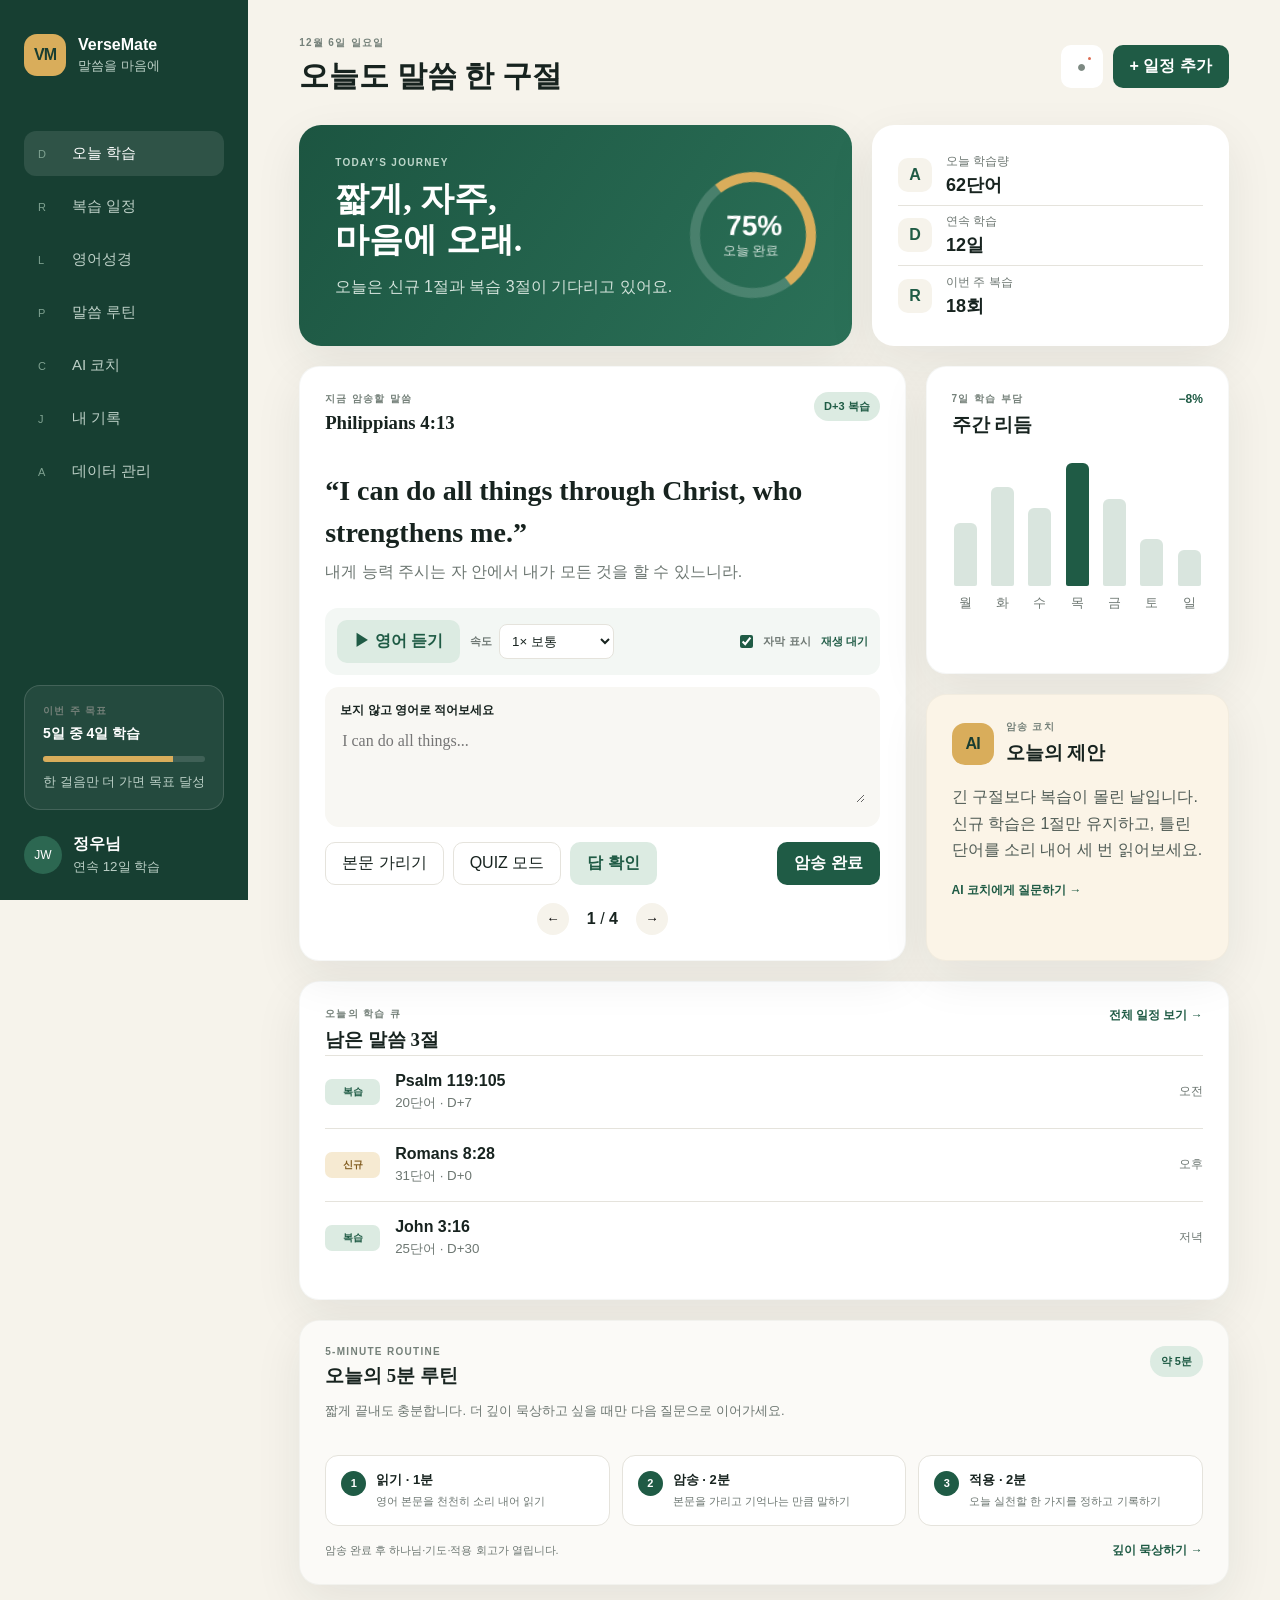
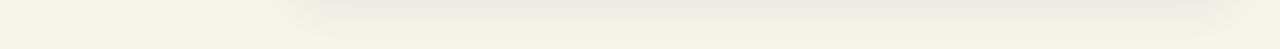
==== commit d065d27f: "feat: merge VerseMate UI into main and add API-level tests feat/firebase에서 만든 사용자 화면을 main의 기본 화면으로 " ====
--- a/frontend/index.html
+++ b/frontend/index.html
@@ -23,6 +23,7 @@
                 <button class="nav-item" data-view="bod"><span>P</span>말씀 루틴</button>
                 <button class="nav-item" data-view="coach"><span>C</span>AI 코치</button>
                 <button class="nav-item" data-view="records"><span>J</span>내 기록</button>
+                <a class="nav-item" href="admin.html"><span>A</span>데이터 관리</a>
             </nav>
             <div class="sidebar-card">
                 <p class="eyebrow">이번 주 목표</p>
--- a/frontend/styles.css
+++ b/frontend/styles.css
@@ -1 +1,4 @@
 :root{--ink:#17231f;--muted:#6d7772;--paper:#f6f3eb;--card:#fff;--green:#1f5b45;--green2:#2f765b;--mint:#dcebe2;--gold:#d9ad5b;--line:#e5e3dc;--shadow:0 16px 48px rgba(22,42,34,.08)}*{box-sizing:border-box}body{margin:0;background:var(--paper);color:var(--ink);font-family:Inter,"Pretendard","Segoe UI",sans-serif}.app-shell{min-height:100vh;display:grid;grid-template-columns:248px 1fr}.sidebar{position:sticky;top:0;height:100vh;padding:34px 24px 24px;background:#173f32;color:white;display:flex;flex-direction:column}.brand{display:flex;gap:12px;align-items:center;color:white;text-decoration:none}.brand-mark,.ai-mark{width:42px;height:42px;border-radius:13px;display:grid;place-items:center;background:var(--gold);color:#183d31;font-weight:900;letter-spacing:-1px}.brand strong,.profile strong{display:block}.brand small,.profile small{display:block;color:#bcd0c7;margin-top:3px}.nav-list{display:grid;gap:8px;margin-top:55px}.nav-item{border:0;background:transparent;color:#bdd0c7;text-align:left;padding:13px 14px;border-radius:12px;font-size:15px;cursor:pointer}.nav-item span{display:inline-block;width:34px;font-size:11px;color:#7fa291}.nav-item.active,.nav-item:hover{background:rgba(255,255,255,.1);color:white}.sidebar-card{margin-top:auto;padding:18px;border:1px solid rgba(255,255,255,.14);border-radius:16px;background:rgba(255,255,255,.06)}.sidebar-card strong{font-size:14px}.sidebar-card small{color:#bcd0c7}.mini-progress{height:6px;background:rgba(255,255,255,.13);margin:13px 0 10px;border-radius:8px;overflow:hidden}.mini-progress span{display:block;height:100%;background:var(--gold)}.profile{display:flex;align-items:center;gap:11px;margin-top:24px}.avatar{width:38px;height:38px;border-radius:50%;display:grid;place-items:center;background:#2c6751;font-size:12px}.main{padding:36px 4vw 64px;max-width:1600px;width:100%;margin:auto}.topbar{display:flex;justify-content:space-between;align-items:center;margin-bottom:28px}.topbar h1{font-family:Georgia,"Noto Serif KR",serif;font-size:30px;margin:4px 0 0}.eyebrow{margin:0 0 6px;text-transform:uppercase;letter-spacing:.13em;font-size:10px;font-weight:800;color:#748079}.eyebrow.light{color:#bdd6ca}.top-actions{display:flex;gap:10px}.primary-button,.secondary-button,.ghost-button,.icon-button,.text-button{border:0;cursor:pointer;font:inherit}.primary-button{background:var(--green);color:white;border-radius:10px;padding:11px 17px;font-weight:700}.primary-button:hover{background:var(--green2)}.secondary-button{background:var(--mint);color:var(--green);border-radius:10px;padding:11px 17px;font-weight:700}.ghost-button{background:white;border:1px solid var(--line);border-radius:10px;padding:10px 16px;color:var(--ink)}.icon-button{position:relative;width:42px;border-radius:10px;background:white;color:#7c8982}.notification-dot{position:absolute;width:7px;height:7px;background:#dd6d54;border:2px solid white;border-radius:50%;top:10px;right:10px}.view{display:none}.active-view{display:block}.hero-grid{display:grid;grid-template-columns:1.55fr 1fr;gap:20px}.welcome-card{min-height:210px;padding:32px 36px;border-radius:22px;background:linear-gradient(125deg,#1c5541,#2b7158);color:white;display:flex;justify-content:space-between;align-items:center;box-shadow:var(--shadow)}.welcome-card h2{font:700 34px/1.22 Georgia,"Noto Serif KR",serif;margin:10px 0}.welcome-card p:last-child{color:#d2e2da}.hero-ring{width:126px;height:126px;border:10px solid rgba(255,255,255,.16);border-top-color:var(--gold);border-right-color:var(--gold);border-radius:50%;display:flex;flex-direction:column;align-items:center;justify-content:center;transform:rotate(8deg)}.hero-ring>*{transform:rotate(-8deg)}.hero-ring strong{font-size:28px}.hero-ring small{color:#cfe0d8}.stats-card{background:white;border-radius:22px;padding:20px 26px;box-shadow:var(--shadow);display:grid}.stats-card div{display:flex;align-items:center;gap:14px;border-bottom:1px solid var(--line)}.stats-card div:last-child{border:0}.stats-card p{margin:0;color:var(--muted);font-size:12px}.stats-card strong{display:block;color:var(--ink);font-size:18px;margin-top:3px}.stat-icon{width:34px;height:34px;display:grid;place-items:center;border-radius:10px;background:var(--paper);color:var(--green);font-weight:900}.content-grid{display:grid;grid-template-columns:minmax(0,1.6fr) minmax(290px,.8fr);gap:20px;margin-top:20px}.panel{background:var(--card);border:1px solid rgba(25,50,40,.04);border-radius:20px;padding:25px;box-shadow:var(--shadow)}.panel-heading{display:flex;justify-content:space-between;align-items:flex-start;gap:18px}.panel h3,.panel h2{margin:2px 0;font-family:Georgia,"Noto Serif KR",serif}.pill{padding:7px 10px;background:var(--mint);color:var(--green);font-size:11px;font-weight:800;border-radius:20px;white-space:nowrap}.pill.done{background:#dcebe2}.new-pill{background:#f6ead2;color:#805b1e}.verse{font:600 28px/1.5 Georgia,serif;margin:34px 0 8px;transition:.2s}.translation{color:var(--muted);margin:0 0 25px}.verse.hidden,.translation.hidden{filter:blur(7px);user-select:none}.recall-area{background:#f8f7f3;padding:15px;border-radius:14px}.recall-area label{display:block;font-size:12px;font-weight:700;margin-bottom:8px}.recall-area textarea{width:100%;border:0;background:transparent;resize:vertical;font:16px/1.5 Georgia,serif;outline:none}.feedback{font-size:12px;margin:5px 0 0;color:var(--green);font-weight:700}.practice-actions{display:flex;gap:9px;margin-top:15px}.practice-actions .primary-button{margin-left:auto}.verse-pagination{display:flex;justify-content:center;align-items:center;gap:18px;margin-top:18px}.verse-pagination button{border:0;background:var(--paper);width:32px;height:32px;border-radius:50%;cursor:pointer}.right-column{display:grid;gap:20px}.trend{color:var(--green);font-weight:800;font-size:12px}.bar-chart{height:150px;display:flex;align-items:flex-end;gap:10px;margin-top:22px}.bar-chart div{flex:1;height:100%;display:flex;flex-direction:column;justify-content:flex-end;align-items:center;gap:8px}.bar-chart span{width:100%;max-width:23px;border-radius:6px 6px 2px 2px;background:#d9e5de}.bar-chart .today-bar{background:var(--green)}.bar-chart small{color:var(--muted)}.coach-preview{background:#fbf4e7}.coach-head,.chat-header{display:flex;gap:12px;align-items:center}.coach-preview>p{line-height:1.65;color:#505c56}.text-button{background:transparent;color:var(--green);padding:0;font-weight:800;font-size:12px}.queue-panel{margin-top:20px}.queue-item{display:grid;grid-template-columns:55px 1fr auto;align-items:center;gap:15px;padding:16px 0;border-top:1px solid var(--line)}.queue-item p{margin:0}.queue-item small{display:block;color:var(--muted);margin-top:4px}.queue-item>span:last-child{color:var(--muted);font-size:12px}.queue-state{padding:6px;border-radius:7px;text-align:center;font-size:10px;font-weight:800}.queue-state.review{background:var(--mint);color:var(--green)}.queue-state.new{background:#f6ead2;color:#805b1e}.page-panel{min-height:600px}.page-panel>.panel-heading p:last-child{color:var(--muted);font-size:13px}.calendar-strip{display:grid;grid-template-columns:repeat(7,1fr);gap:10px;margin:35px 0}.calendar-strip button{border:1px solid var(--line);background:white;border-radius:14px;padding:12px;display:grid;gap:8px;color:var(--muted);cursor:pointer}.calendar-strip button.selected{background:var(--green);color:white}.calendar-strip b{font-size:19px}.schedule-list>div{display:grid;grid-template-columns:60px 14px 1fr auto;align-items:center;gap:16px;padding:18px 8px;border-top:1px solid var(--line)}.schedule-list time{color:var(--muted);font-size:12px}.schedule-list p{margin:0}.schedule-list small{display:block;color:var(--muted);margin-top:5px}.timeline-dot{width:10px;height:10px;background:var(--green);border-radius:50%}.new-dot{background:var(--gold)}.chat-layout{display:grid;grid-template-columns:1fr 300px;gap:20px}.chat-panel{min-height:690px;display:flex;flex-direction:column}.chat-header{padding-bottom:20px;border-bottom:1px solid var(--line)}.chat-header small{color:var(--muted)}.messages{flex:1;padding:25px 0;overflow:auto}.message{max-width:72%;padding:14px 16px;border-radius:16px;line-height:1.55;margin-bottom:12px}.message.ai{background:var(--paper);border-bottom-left-radius:3px}.message.user{background:var(--green);color:white;margin-left:auto;border-bottom-right-radius:3px}.suggestions{display:flex;flex-wrap:wrap;gap:7px}.suggestions button{background:white;border:1px solid var(--line);border-radius:20px;padding:8px 12px;color:var(--green);cursor:pointer}.chat-form{display:flex;gap:9px}.chat-form input,.search{flex:1;border:1px solid var(--line);border-radius:11px;padding:13px;font:inherit}.context-card dl div{display:flex;justify-content:space-between;border-bottom:1px solid var(--line);padding:15px 0}.context-card dt{color:var(--muted)}.context-card dd{margin:0;font-weight:800}.privacy-note,.dialog-note{background:var(--paper);color:var(--muted);padding:13px;border-radius:10px;font-size:11px;line-height:1.5}.record-grid{display:grid;grid-template-columns:repeat(3,1fr);gap:20px;margin-bottom:20px}.record-highlight strong{display:block;font:700 40px Georgia,serif;color:var(--green)}.record-highlight span{display:block}.record-highlight small{display:block;color:var(--muted);margin-top:15px}.history-table{margin-top:25px}.history-table>div{display:grid;grid-template-columns:90px 1fr 100px 80px;padding:16px;border-top:1px solid var(--line)}.table-head{color:var(--muted);font-size:11px;text-transform:uppercase}.search{max-width:220px}dialog{border:0;border-radius:20px;padding:0;width:min(500px,calc(100% - 30px));box-shadow:0 25px 80px rgba(0,0,0,.25)}dialog::backdrop{background:rgba(16,30,25,.55)}dialog form{padding:28px}.dialog-head{display:flex;justify-content:space-between}.close-button{border:0;background:var(--paper);width:34px;height:34px;border-radius:50%;font-size:22px;cursor:pointer}dialog label{display:grid;gap:7px;margin-top:18px;font-size:12px;font-weight:700}dialog input,dialog textarea{border:1px solid var(--line);border-radius:10px;padding:12px;font:inherit}.dialog-actions{display:flex;justify-content:flex-end;gap:8px;margin-top:20px}.toast{position:fixed;right:28px;bottom:28px;background:#17231f;color:white;padding:13px 18px;border-radius:10px;opacity:0;transform:translateY(12px);pointer-events:none;transition:.25s}.toast.show{opacity:1;transform:none}@media(max-width:980px){.app-shell{grid-template-columns:82px 1fr}.sidebar{padding:25px 14px}.brand>span:last-child,.nav-item:not(.active),.nav-item span,.sidebar-card,.profile>span:last-child{display:none}.brand-mark,.avatar{margin:auto}.nav-list{margin-top:40px}.nav-item.active{text-align:center}.content-grid,.chat-layout{grid-template-columns:1fr}.context-card{display:none}}@media(max-width:680px){.app-shell{display:block}.sidebar{position:fixed;z-index:20;bottom:0;top:auto;width:100%;height:70px;padding:8px 12px;display:block}.brand,.sidebar-card,.profile{display:none}.nav-list{margin:0;display:grid;grid-template-columns:repeat(4,1fr)}.nav-item,.nav-item:not(.active){display:block;text-align:center;padding:9px 3px;font-size:11px}.nav-item span{display:block;width:auto}.main{padding:22px 16px 95px}.topbar{align-items:flex-start}.topbar h1{font-size:24px}.icon-button{display:none}.primary-button{padding:10px 12px}.hero-grid,.record-grid{grid-template-columns:1fr}.welcome-card{padding:26px;min-height:190px}.welcome-card h2{font-size:28px}.hero-ring{width:95px;height:95px;border-width:8px}.stats-card{grid-template-columns:repeat(3,1fr);padding:14px}.stats-card div{display:block;text-align:center;border:0}.stat-icon{margin:auto}.stats-card p{margin-top:6px}.stats-card strong{font-size:14px}.content-grid{grid-template-columns:1fr}.panel{padding:20px}.verse{font-size:22px}.practice-actions{flex-wrap:wrap}.practice-actions .primary-button{margin-left:0}.calendar-strip{gap:4px}.calendar-strip button{padding:9px 3px}.schedule-list>div{grid-template-columns:48px 10px 1fr}.schedule-list .pill{display:none}.history-table>div{grid-template-columns:60px 1fr 60px}.history-table>div span:last-child{display:none}}
+
+/* 다른 페이지로 이동하는 사이드바 링크(데이터 관리)를 버튼과 같은 모양으로 맞춘다. */
+.nav-item[href]{display:block;text-decoration:none}
